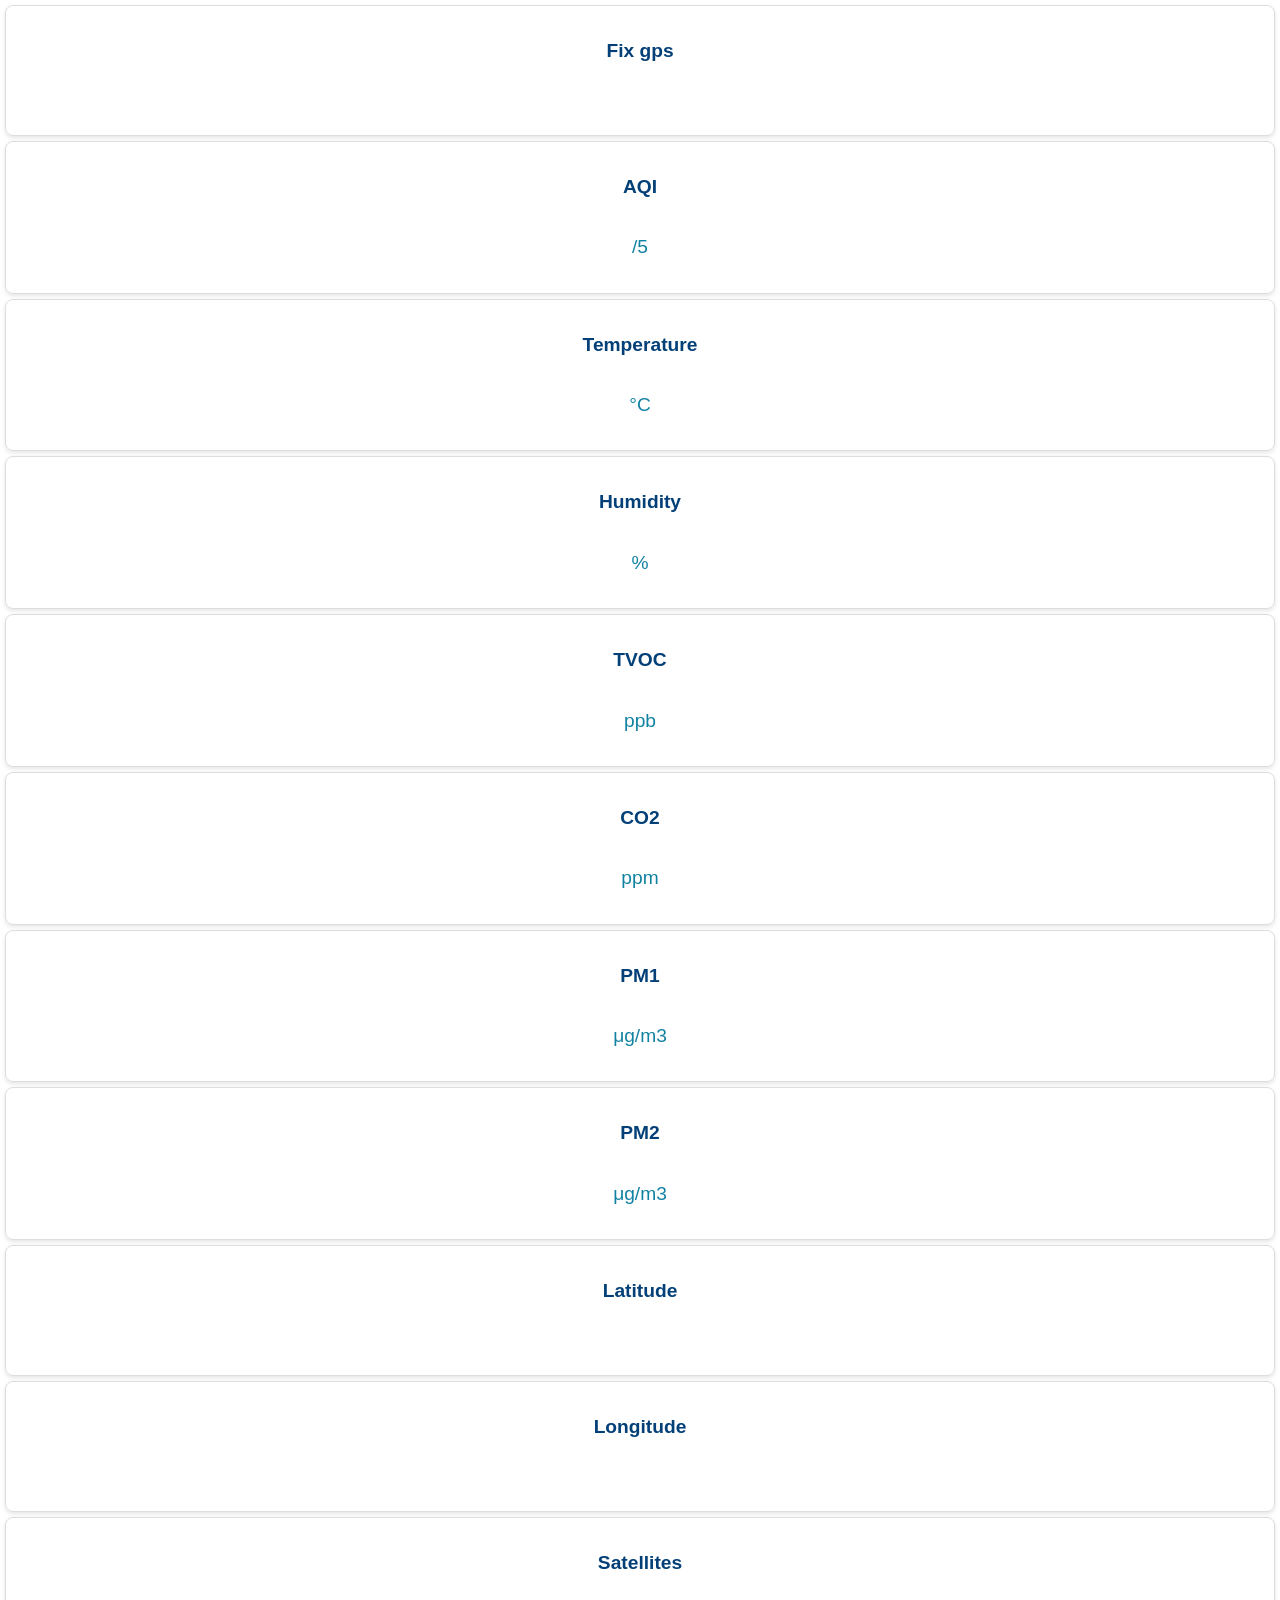
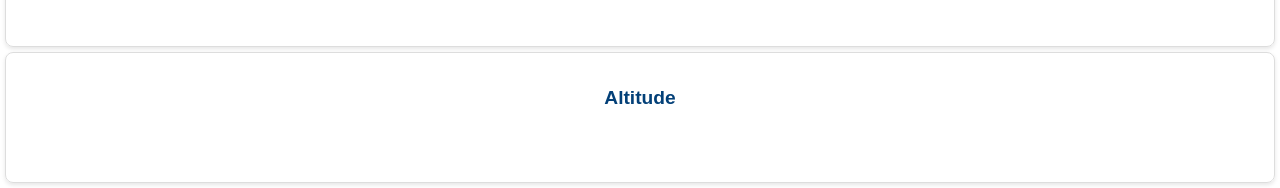
==== data/index.html @ bd6c205e "feat: synchronize phone time to ESP32 when connected on AP if gps isn't fixed and doesn't give time" ====
<!DOCTYPE html>
<html>

<head>
    <title>ESP IOT DASHBOARD</title>
    <meta name="viewport" content="width=device-width, initial-scale=1">
    <link rel="icon" href="data:,">
    <link rel="stylesheet" type="text/css" href="style.css">
</head>

<body>
        <span id="time_utc"></span>
            </div>
            <div class="card">
                <p class="card-title"> Fix gps</p>
                <p class="reading"><span id="gpsfix"></span></p>
            </div>
            <div class="card">
                <p class="card-title"> AQI</p>
                <p class="reading"><span id="aqi"></span> /5</p>
            </div>
            <div class="card">
                <p class="card-title"><i class="fas fa-thermometer-threequarters" style="color:#059e8a;"></i>
                    Temperature</p>
                <p class="reading"><span id="temperature"></span> &deg;C</p>
            </div>
            <div class="card">
                <p class="card-title"> Humidity</p>
                <p class="reading"><span id="humidity"></span> &percnt;</p>
            </div>
            <div class="card">
                <p class="card-title"> TVOC</p>
                <p class="reading"><span id="tvoc"></span> ppb</p>
            </div>
            <div class="card">
                <p class="card-title"> CO2</p>
                <p class="reading"><span id="co2"></span> ppm</p>
            </div>
            <div class="card">
                <p class="card-title"> PM1</p>
                <p class="reading"><span id="pm1"></span> &#956;g/m3</p>
            </div>
            <div class="card">
                <p class="card-title"> PM2</p>
                <p class="reading"><span id="pm2"></span> &#956;g/m3</p>
            </div>

            <div class="card">
                <p class="card-title"> Latitude</p>
                <p class="reading"><span id="latitude"></span></p>
            </div>

            <div class="card">
                <p class="card-title"> Longitude</p>
                <p class="reading"><span id="longitude"></span></p>
            </div>
            <div class="card">
                <p class="card-title"> Satellites</p>
                <p class="reading"><span id="satellites"></span></p>
            </div>

            <div class="card">
                <p class="card-title"> Altitude</p>
                <p class="reading"><span id="altitude"></span></p>
            </div>




        </div>
    </div>
    <script src="script.js"></script>
</body>

</html>
---- data/style.css ----
html {
    font-family: Arial, Helvetica, sans-serif;
    display: inline-block;
    text-align: center;
}

h1 {
    font-size: 1.8rem;
    color: white;
}

.topnav {
    overflow display: flex;
    /* Utilise Flexbox pour aligner le contenu */
    align-items: center;
    /* Centre verticalement */
    justify-content: center;
    /* Centre horizontalement */

    background: linear-gradient(135deg, #4CAF50, #2E8B57);
    /* Dégradé moderne */
    color: white;
    /* Texte blanc */
    font-size: 2rem;
    /* Titre plus grand */
    font-weight: bold;
    /* Texte en gras */
    padding: 20px;
    /* Ajoute de l'espace autour */
    box-shadow: 0 4px 8px rgba(0, 0, 0, 0.2);
    /* Ombre subtile */
    border-bottom-left-radius: 20px;
    /* Coins arrondis */
    border-bottom-right-radius: 20px;
    text-transform: uppercase;
    /* Met le texte en majuscules */
    letter-spacing: 2px;
    /* Espacement entre les lettres */
}


body {
    margin: 0;
}

.content {
    padding: 50px;
}

.card-grid {
    max-width: 800px;
    margin: 0 auto;
    display: grid;
    grid-template-columns: repeat(auto-fit, minmax(200px, 1fr));
    gap: 10px;
}

.card {
    display: flex;
    flex-direction: column;
    align-items: center;
    justify-content: center;
    text-align: center;

    padding: 15px;
    margin: 5px;

    border: 1px solid #ddd;
    border-radius: 8px;
    box-shadow: 0 2px 4px rgba(0, 0, 0, 0.1);

    min-height: 120px;
}

*,
*::before,
*::after {
    box-sizing: border-box;
}

.card-title {
    font-size: 1.2rem;
    font-weight: bold;
    color: #034078
}

.reading {
    font-size: 1.2rem;
    color: #1282A2;
}

.button {
    width: 100%;
    padding: 10px;
    font-size: 16px;
    border: none;
    border-radius: 4px;
    background-color: #007BFF;
    color: white;
    cursor: auto;
}

.button:active {
    background-color: #1f2e45;
    box-shadow: 0 4px #666;
    transform: translateY(2px);
}

.gpsstatus {
    display: block;
    margin: auto;
    width: 30px;
    height: 30px;
    border: none;
    border-radius: 4px;
}

/* Styles spécifiques selon l'état */
.gpsstatus.goodfix {
    background-color: #23d12b;
}

.gpsstatus.nofix {
    background-color: #ff0000;
}

.gpsstatus.fix {
    background-color: #ffae00;
}

.aqistatus {
    display: block;
    margin: auto;
    width: 30px;
    height: 30px;
    border: none;
    border-radius: 4px;
}

.aqistatus.excellent {
    background-color: #77e4ff;
}

.aqistatus.good {
    background-color: #40f01d;
}

.aqistatus.moderate {
    background-color: #ffec3e;
}

.aqistatus.poor {
    background-color: #f0aa28;
}

.aqistatus.unhealthy {
    background-color: #ff0000;
}

.aqistatus.stale {
    background-color: #a3a3a3;
}
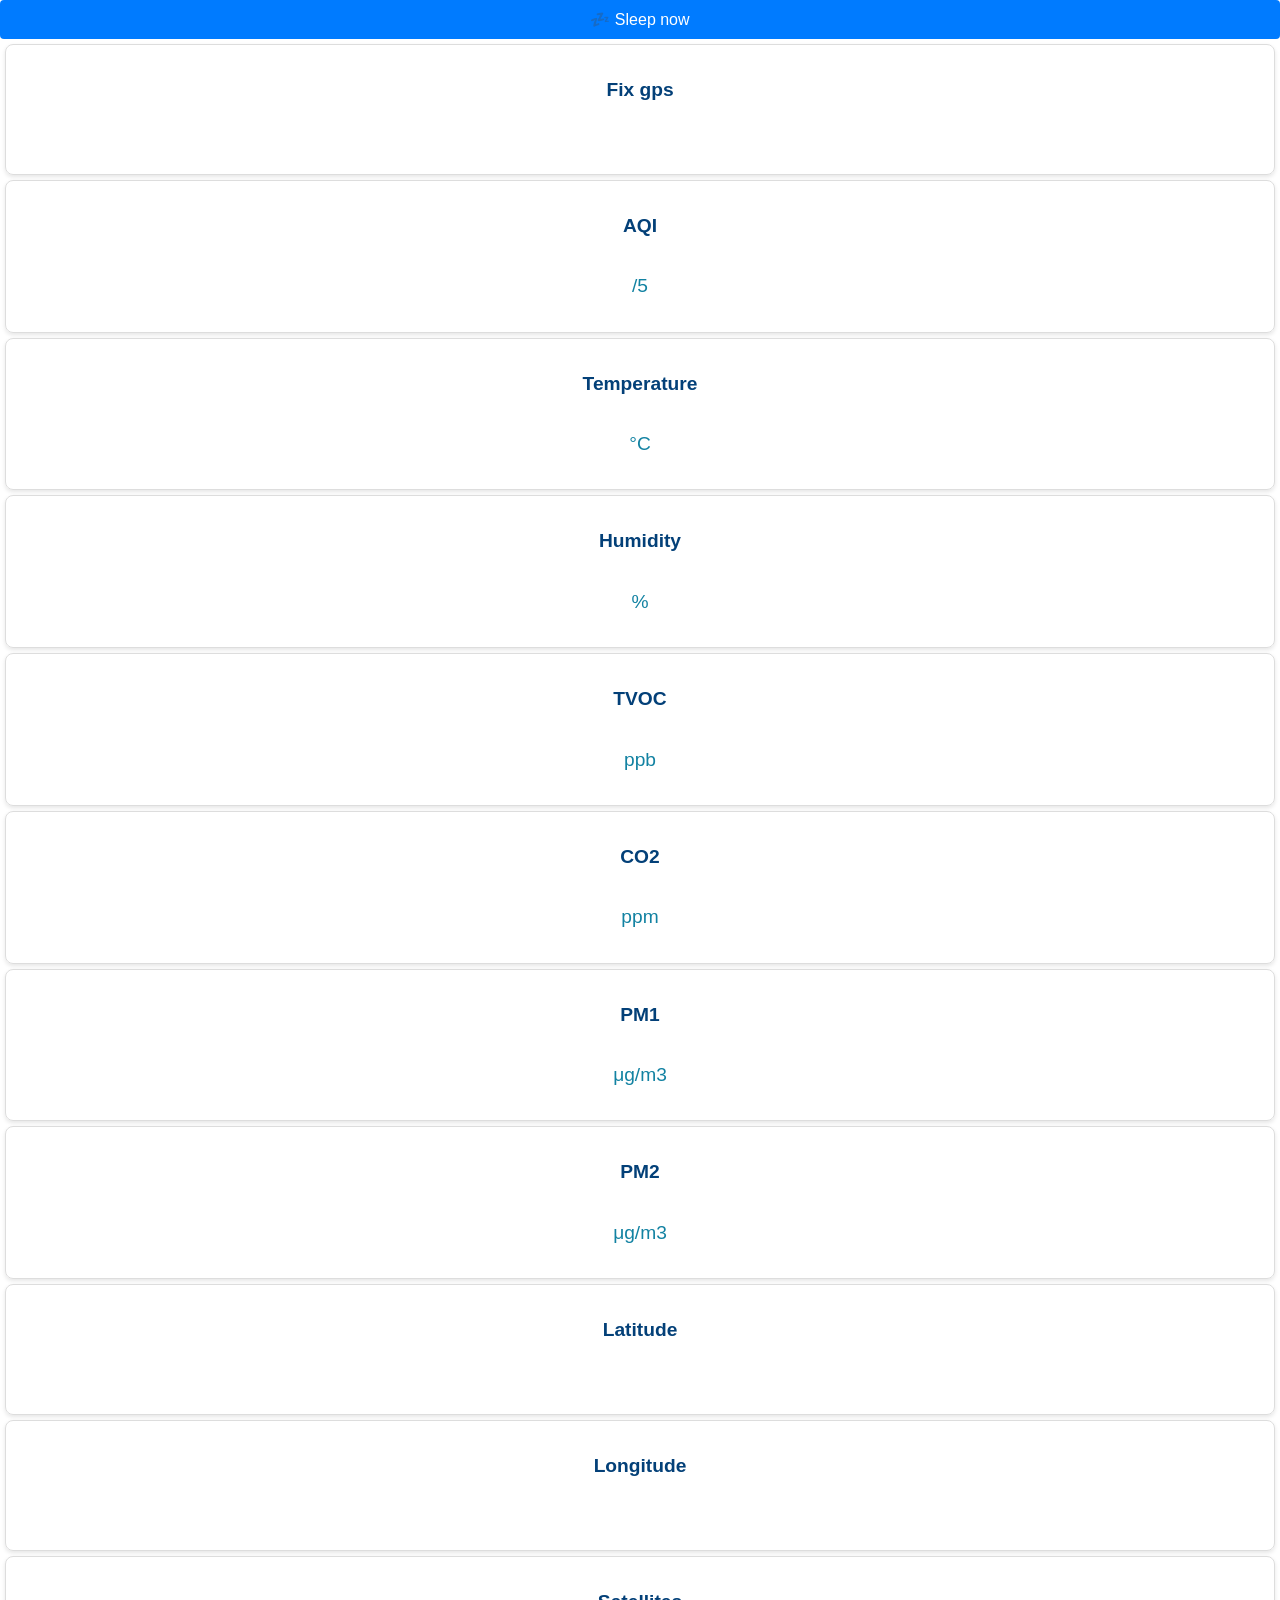
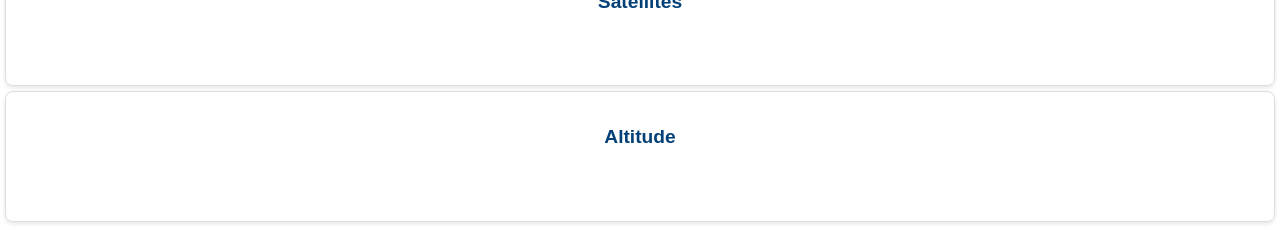
==== commit 3409dec6: "feat: add a button to set the measure mode (continuous or with periodic sleep to save battery)" ====
--- a/data/index.html
+++ b/data/index.html
@@ -10,6 +10,7 @@
 
 <body>
         <span id="time_utc"></span>
+                <button class="button" id="sleep-btn" data-state="false">💤 Sleep now</button>
             </div>
             <div class="card">
                 <p class="card-title"> Fix gps</p>
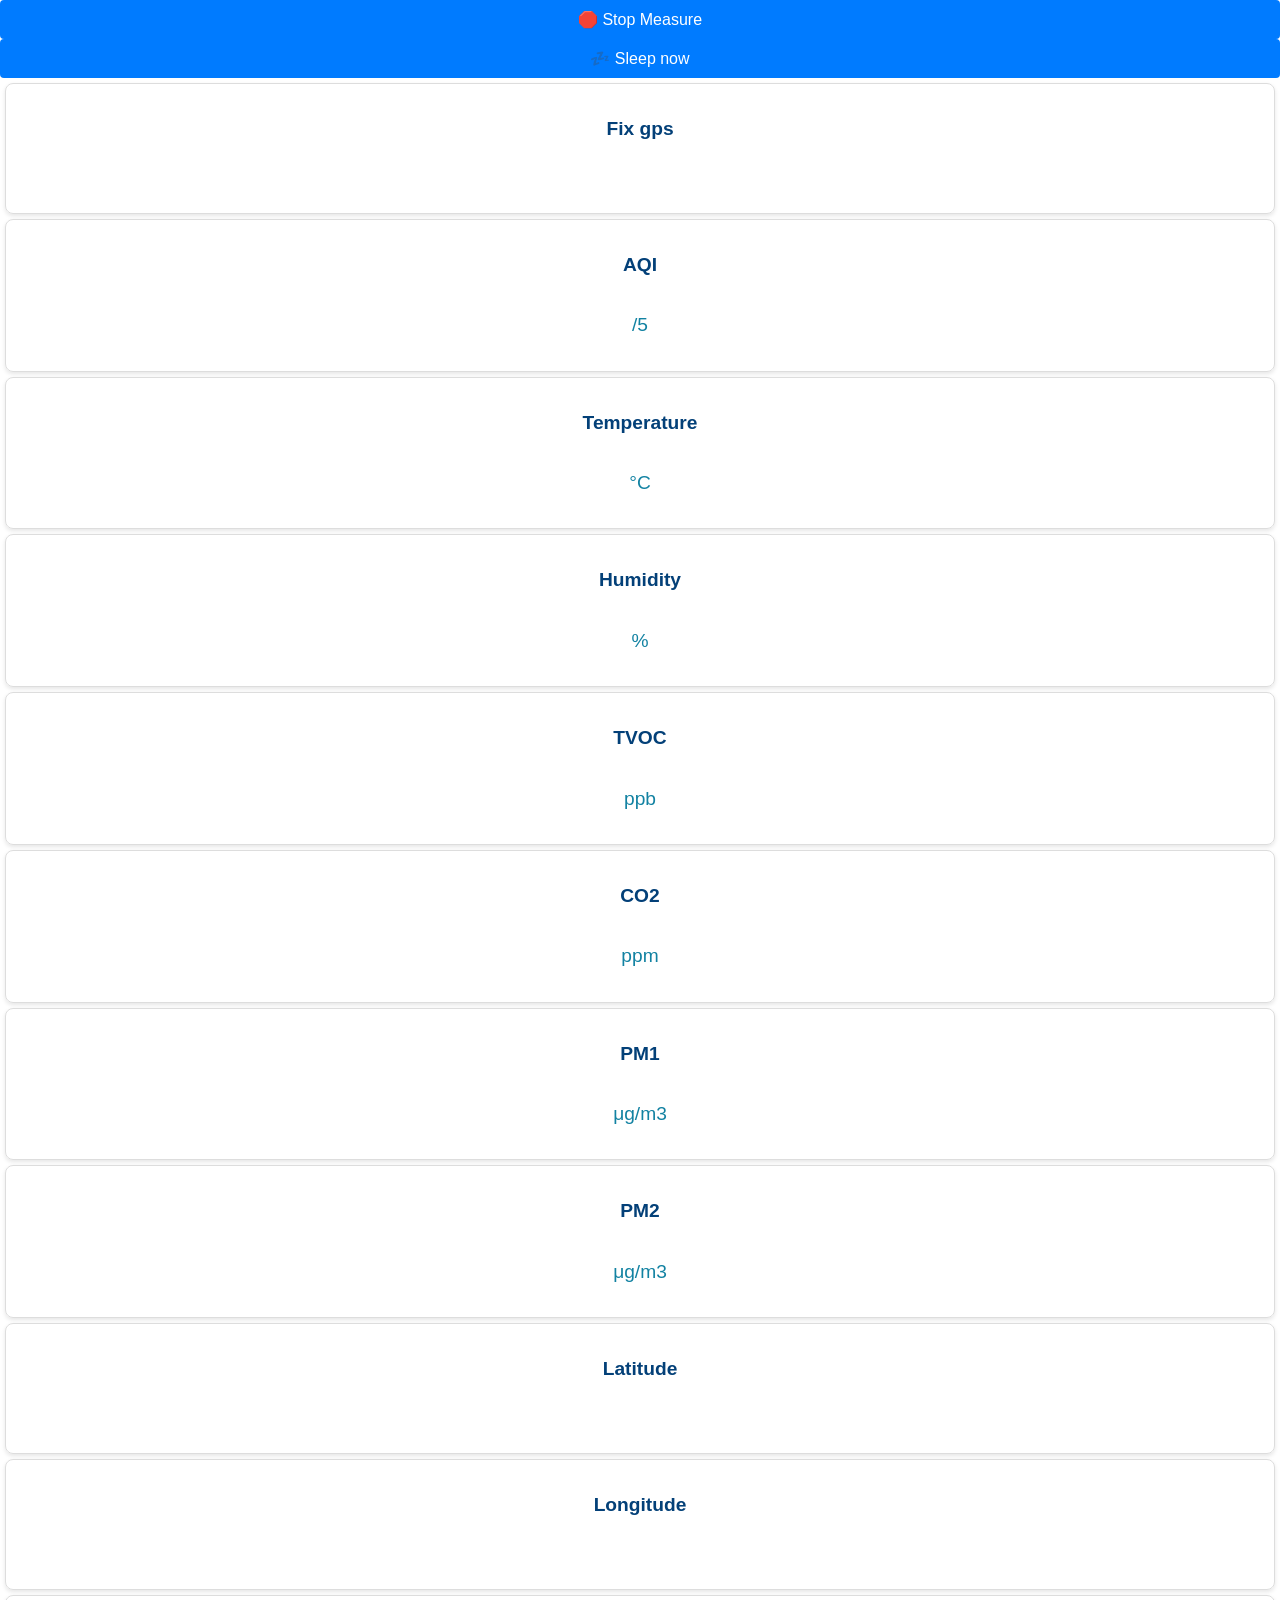
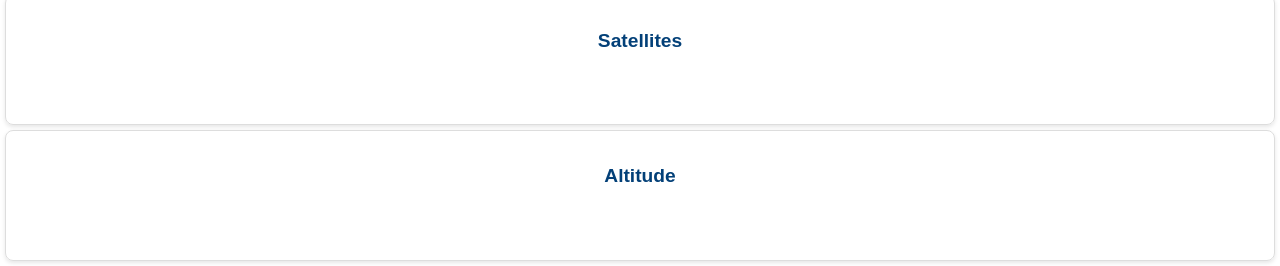
==== commit e8504d00: "feat: add a button to start/stop the measure and only show measures on webpage without storing them" ====
--- a/data/index.html
+++ b/data/index.html
@@ -10,6 +10,7 @@
 
 <body>
         <span id="time_utc"></span>
+                <button class="button" id="startstopmeas-btn" data-state="false">🛑 Stop Measure</button>
                 <button class="button" id="sleep-btn" data-state="false">💤 Sleep now</button>
             </div>
             <div class="card">
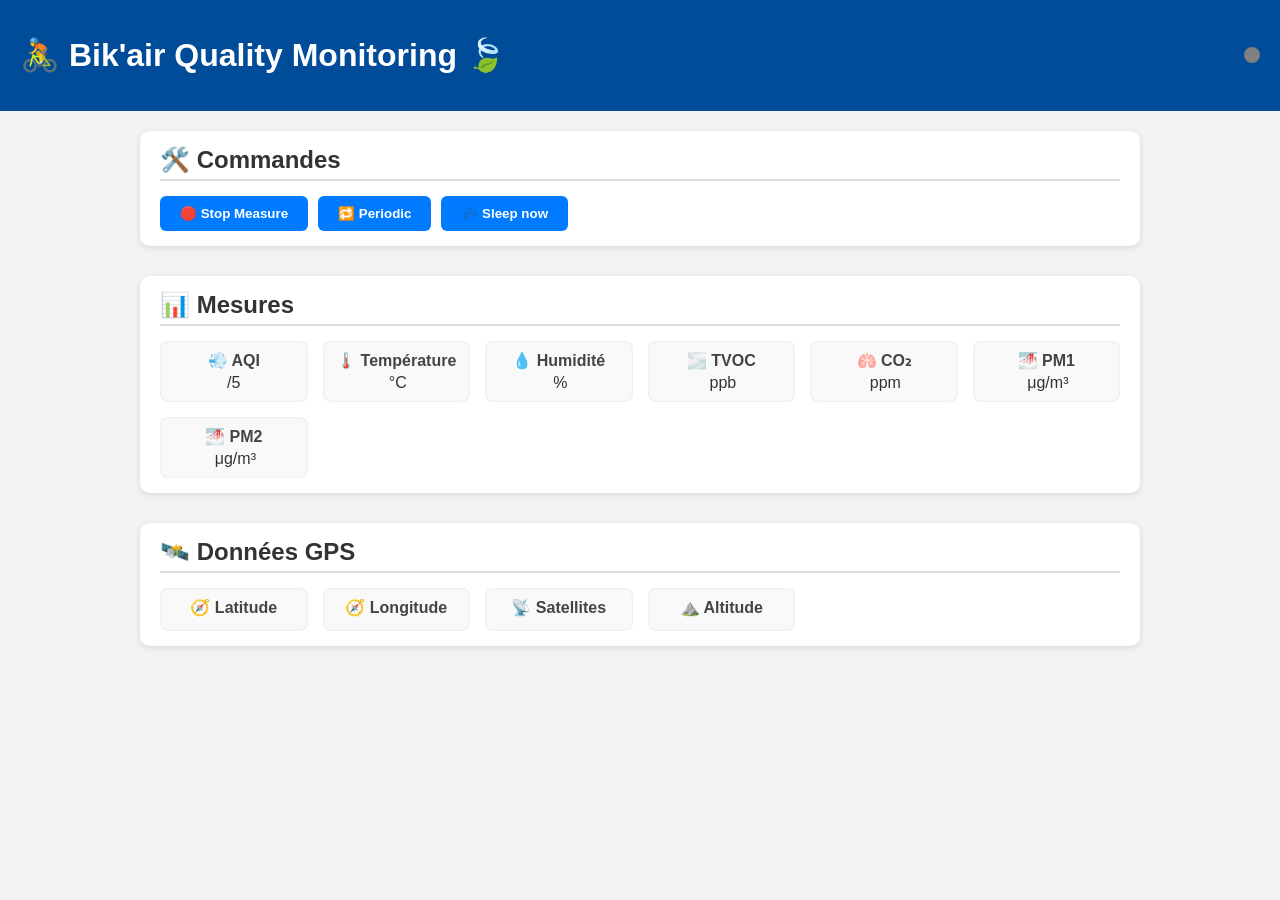
==== commit 83110129: "refactor: html page" ====
--- a/data/index.html
+++ b/data/index.html
@@ -2,75 +2,64 @@
 <html>
 
 <head>
-    <title>ESP IOT DASHBOARD</title>
+    <meta charset="UTF-8">
+
+    <title>Bik'air Quality Monitoring</title>
     <meta name="viewport" content="width=device-width, initial-scale=1">
     <link rel="icon" href="data:,">
     <link rel="stylesheet" type="text/css" href="style.css">
 </head>
 
 <body>
+    <header class="topnav">
+        <h1>🚴 Bik'air Quality Monitoring 🍃</h1>
         <span id="time_utc"></span>
+        <span id="gpsfix" class="status-box"></span>
+    </header>
+
+    <main class="dashboard">
+        <!-- Section Commandes -->
+        <section class="controls-section">
+            <h2>🛠️ Commandes</h2>
+            <div class="controls">
                 <button class="button" id="startstopmeas-btn" data-state="false">🛑 Stop Measure</button>
+                <button class="button" id="mode-btn" data-state="false">🔁 Periodic</button>
                 <button class="button" id="sleep-btn" data-state="false">💤 Sleep now</button>
             </div>
-            <div class="card">
-                <p class="card-title"> Fix gps</p>
-                <p class="reading"><span id="gpsfix"></span></p>
+        </section>
+
+        <!-- Section Capteurs / Mesures -->
+        <section class="readings-section">
+            <h2>📊 Mesures</h2>
+            <div class="grid-readings">
+                <div class="reading"><label>💨 AQI</label><span id="aqi"></span> /5</div>
+                <div class="reading"><label>🌡️ Température</label><span id="temperature"></span><span class="unit">
+                        °C</span></div>
+                <div class="reading"><label>💧 Humidité</label><span id="humidity"></span><span class="unit"> %</span>
+                </div>
+                <div class="reading"><label>🌫️ TVOC</label><span id="tvoc"></span><span class="unit"></span> ppb</span>
+                </div>
+                <div class="reading"><label>🫁 CO₂</label><span id="co2"></span><span class="unit"></span> ppm</span>
+                </div>
+                <div class="reading"><label>🌁 PM1</label><span id="pm1"></span><span class="unit"></span> μg/m³</span>
+                </div>
+                <div class="reading"><label>🌁 PM2</label><span id="pm2"></span><span class="unit"></span> μg/m³</span>
+                </div>
             </div>
-            <div class="card">
-                <p class="card-title"> AQI</p>
-                <p class="reading"><span id="aqi"></span> /5</p>
+        </section>
+
+        <!-- Section GPS -->
+        <section class="gps-section">
+            <h2>🛰️ Données GPS</h2>
+            <div class="grid-readings">
+                <div class="reading"><label>🧭 Latitude</label><span id="latitude"></span></div>
+                <div class="reading"><label>🧭 Longitude</label><span id="longitude"></span></div>
+                <div class="reading"><label>📡 Satellites</label><span id="satellites"></span></div>
+                <div class="reading"><label>⛰️ Altitude</label><span id="altitude"></span></div>
             </div>
-            <div class="card">
-                <p class="card-title"><i class="fas fa-thermometer-threequarters" style="color:#059e8a;"></i>
-                    Temperature</p>
-                <p class="reading"><span id="temperature"></span> &deg;C</p>
-            </div>
-            <div class="card">
-                <p class="card-title"> Humidity</p>
-                <p class="reading"><span id="humidity"></span> &percnt;</p>
-            </div>
-            <div class="card">
-                <p class="card-title"> TVOC</p>
-                <p class="reading"><span id="tvoc"></span> ppb</p>
-            </div>
-            <div class="card">
-                <p class="card-title"> CO2</p>
-                <p class="reading"><span id="co2"></span> ppm</p>
-            </div>
-            <div class="card">
-                <p class="card-title"> PM1</p>
-                <p class="reading"><span id="pm1"></span> &#956;g/m3</p>
-            </div>
-            <div class="card">
-                <p class="card-title"> PM2</p>
-                <p class="reading"><span id="pm2"></span> &#956;g/m3</p>
-            </div>
+        </section>
+    </main>
 
-            <div class="card">
-                <p class="card-title"> Latitude</p>
-                <p class="reading"><span id="latitude"></span></p>
-            </div>
-
-            <div class="card">
-                <p class="card-title"> Longitude</p>
-                <p class="reading"><span id="longitude"></span></p>
-            </div>
-            <div class="card">
-                <p class="card-title"> Satellites</p>
-                <p class="reading"><span id="satellites"></span></p>
-            </div>
-
-            <div class="card">
-                <p class="card-title"> Altitude</p>
-                <p class="reading"><span id="altitude"></span></p>
-            </div>
-
-
-
-
-        </div>
-    </div>
     <script src="script.js"></script>
 </body>
 
--- a/data/style.css
+++ b/data/style.css
@@ -1,162 +1,90 @@
-html {
-    font-family: Arial, Helvetica, sans-serif;
-    display: inline-block;
-    text-align: center;
-}
-
-h1 {
-    font-size: 1.8rem;
-    color: white;
+body {
+    margin: 0;
+    font-family: Arial, sans-serif;
+    background-color: #f2f2f2;
+    color: #333;
 }
 
 .topnav {
-    overflow display: flex;
-    /* Utilise Flexbox pour aligner le contenu */
+    background-color: #004c99;
+    color: white;
+    padding: 15px 20px;
+    display: flex;
+    justify-content: space-between;
     align-items: center;
-    /* Centre verticalement */
-    justify-content: center;
-    /* Centre horizontalement */
-
-    background: linear-gradient(135deg, #4CAF50, #2E8B57);
-    /* Dégradé moderne */
-    color: white;
-    /* Texte blanc */
-    font-size: 2rem;
-    /* Titre plus grand */
-    font-weight: bold;
-    /* Texte en gras */
-    padding: 20px;
-    /* Ajoute de l'espace autour */
-    box-shadow: 0 4px 8px rgba(0, 0, 0, 0.2);
-    /* Ombre subtile */
-    border-bottom-left-radius: 20px;
-    /* Coins arrondis */
-    border-bottom-right-radius: 20px;
-    text-transform: uppercase;
-    /* Met le texte en majuscules */
-    letter-spacing: 2px;
-    /* Espacement entre les lettres */
 }
 
-
-body {
-    margin: 0;
+.status-box {
+    width: 16px;
+    height: 16px;
+    background-color: gray;
+    border-radius: 50%;
 }
 
-.content {
-    padding: 50px;
+.dashboard {
+    max-width: 1000px;
+    margin: auto;
+    padding: 20px;
 }
 
-.card-grid {
-    max-width: 800px;
-    margin: 0 auto;
-    display: grid;
-    grid-template-columns: repeat(auto-fit, minmax(200px, 1fr));
-    gap: 10px;
+section {
+    margin-bottom: 30px;
+    background-color: #fff;
+    padding: 15px 20px;
+    border-radius: 10px;
+    box-shadow: 0 2px 6px rgba(0, 0, 0, 0.1);
 }
 
-.card {
-    display: flex;
-    flex-direction: column;
-    align-items: center;
-    justify-content: center;
-    text-align: center;
-
-    padding: 15px;
-    margin: 5px;
-
-    border: 1px solid #ddd;
-    border-radius: 8px;
-    box-shadow: 0 2px 4px rgba(0, 0, 0, 0.1);
-
-    min-height: 120px;
+h2 {
+    margin-top: 0;
+    border-bottom: 2px solid #ddd;
+    padding-bottom: 5px;
+    margin-bottom: 15px;
 }
 
-*,
-*::before,
-*::after {
-    box-sizing: border-box;
+.controls {
+    display: flex;
+    gap: 10px;
+    flex-wrap: wrap;
 }
 
-.card-title {
-    font-size: 1.2rem;
+.button {
+    padding: 10px 20px;
+    border: none;
+    border-radius: 6px;
+    background-color: #007bff;
+    color: white;
     font-weight: bold;
-    color: #034078
+    cursor: pointer;
+    transition: background-color 0.3s ease;
+}
+
+.button:hover {
+    background-color: #0056b3;
+}
+
+.grid-readings {
+    display: grid;
+    grid-template-columns: repeat(auto-fill, minmax(140px, 1fr));
+    gap: 15px;
 }
 
 .reading {
-    font-size: 1.2rem;
-    color: #1282A2;
+    background: #f9f9f9;
+    padding: 10px;
+    border-radius: 8px;
+    text-align: center;
+    box-shadow: inset 0 0 3px rgba(0, 0, 0, 0.1);
 }
 
-.button {
-    width: 100%;
-    padding: 10px;
-    font-size: 16px;
-    border: none;
-    border-radius: 4px;
-    background-color: #007BFF;
-    color: white;
-    cursor: auto;
+.reading label {
+    display: block;
+    font-weight: bold;
+    margin-bottom: 4px;
+    color: #444;
 }
 
-.button:active {
-    background-color: #1f2e45;
-    box-shadow: 0 4px #666;
-    transform: translateY(2px);
-}
-
-.gpsstatus {
-    display: block;
-    margin: auto;
-    width: 30px;
-    height: 30px;
-    border: none;
-    border-radius: 4px;
-}
-
-/* Styles spécifiques selon l'état */
-.gpsstatus.goodfix {
-    background-color: #23d12b;
-}
-
-.gpsstatus.nofix {
-    background-color: #ff0000;
-}
-
-.gpsstatus.fix {
-    background-color: #ffae00;
-}
-
-.aqistatus {
-    display: block;
-    margin: auto;
-    width: 30px;
-    height: 30px;
-    border: none;
-    border-radius: 4px;
-}
-
-.aqistatus.excellent {
-    background-color: #77e4ff;
-}
-
-.aqistatus.good {
-    background-color: #40f01d;
-}
-
-.aqistatus.moderate {
-    background-color: #ffec3e;
-}
-
-.aqistatus.poor {
-    background-color: #f0aa28;
-}
-
-.aqistatus.unhealthy {
-    background-color: #ff0000;
-}
-
-.aqistatus.stale {
-    background-color: #a3a3a3;
+.unit {
+    margin-left: 0.2em;
+    white-space: nowrap;
 }
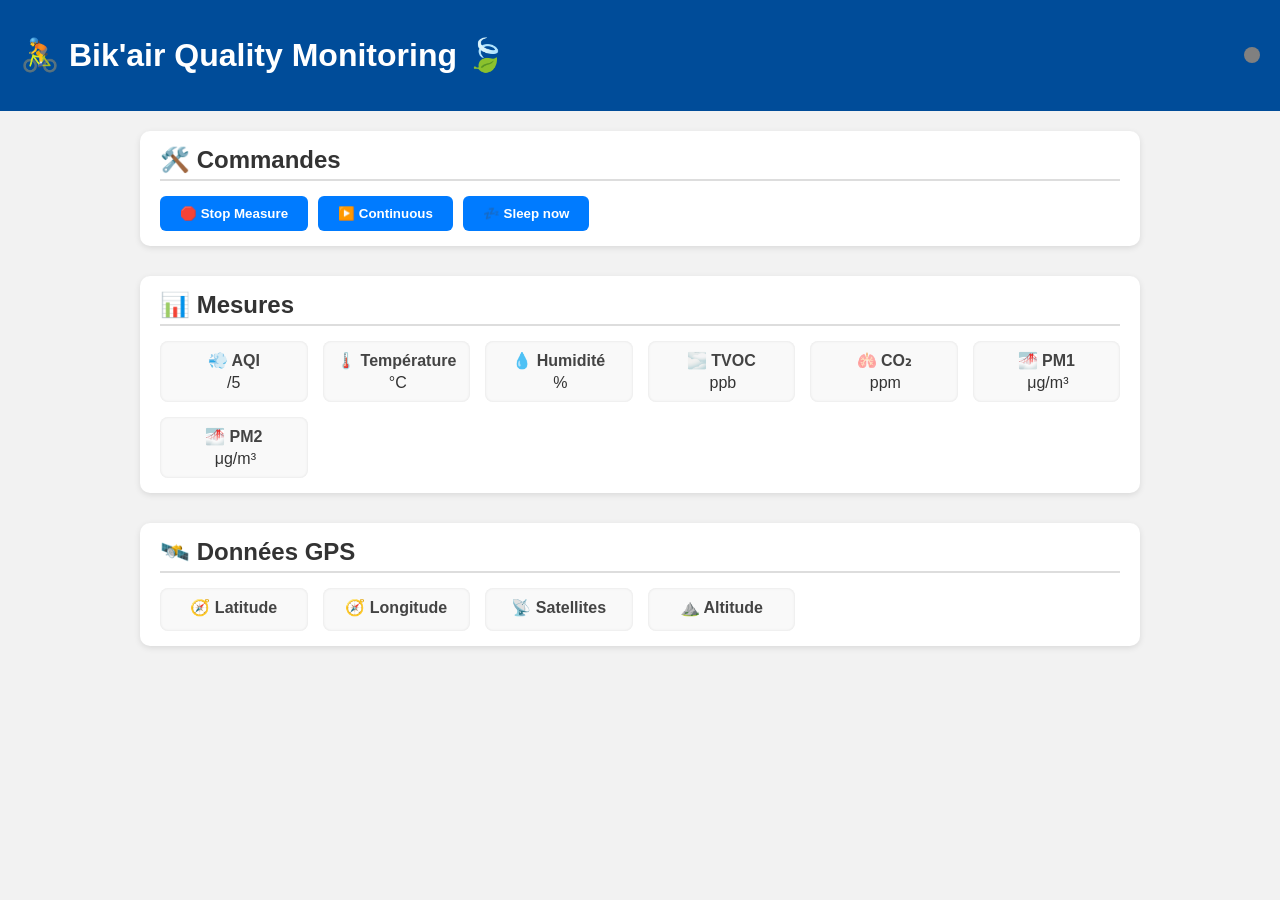
==== commit c36bf36f: "fix: continuous mode set by default" ====
--- a/data/index.html
+++ b/data/index.html
@@ -23,7 +23,7 @@
             <h2>🛠️ Commandes</h2>
             <div class="controls">
                 <button class="button" id="startstopmeas-btn" data-state="false">🛑 Stop Measure</button>
-                <button class="button" id="mode-btn" data-state="false">🔁 Periodic</button>
+                <button class="button" id="mode-btn" data-state="false">▶️ Continuous</button>
                 <button class="button" id="sleep-btn" data-state="false">💤 Sleep now</button>
             </div>
         </section>
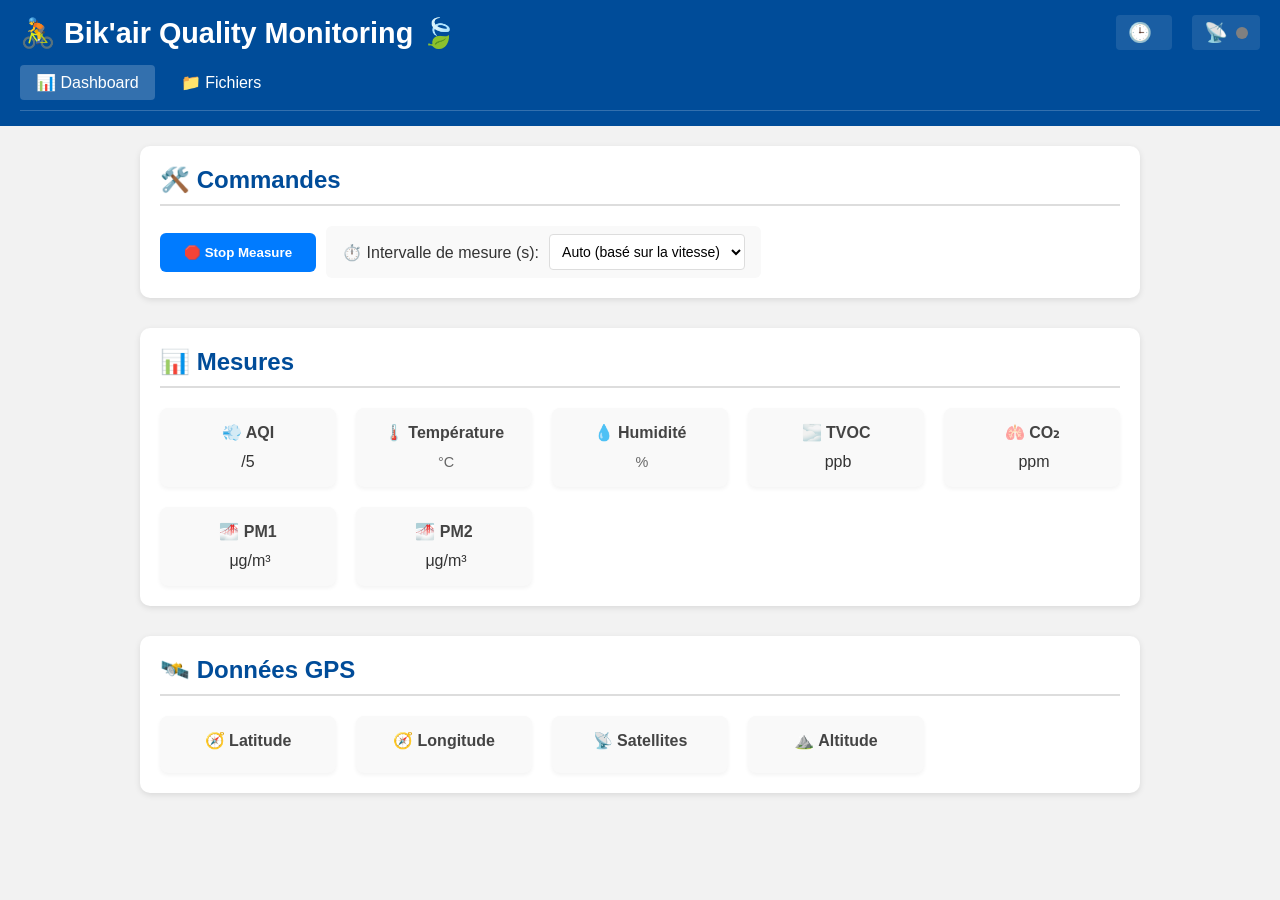
==== commit eb556efc: "First stable version without SD card recording" ====
--- a/data/index.html
+++ b/data/index.html
@@ -12,9 +12,23 @@
 
 <body>
     <header class="topnav">
-        <h1>🚴 Bik'air Quality Monitoring 🍃</h1>
-        <span id="time_utc"></span>
-        <span id="gpsfix" class="status-box"></span>
+        <div class="header-content">
+            <h1>🚴 Bik'air Quality Monitoring 🍃</h1>
+            <div class="status-bar">
+                <div class="status-item">
+                    <span class="status-label">🕒</span>
+                    <span id="time_utc" class="status-value"></span>
+                </div>
+                <div class="status-item">
+                    <span class="status-label">📡</span>
+                    <span id="gpsfix" class="status-indicator"></span>
+                </div>
+            </div>
+        </div>
+        <nav class="nav-tabs">
+            <a href="/" class="nav-tab active">📊 Dashboard</a>
+            <a href="/files.html" class="nav-tab">📁 Fichiers</a>
+        </nav>
     </header>
 
     <main class="dashboard">
@@ -23,8 +37,18 @@
             <h2>🛠️ Commandes</h2>
             <div class="controls">
                 <button class="button" id="startstopmeas-btn" data-state="false">🛑 Stop Measure</button>
-                <button class="button" id="mode-btn" data-state="false">▶️ Continuous</button>
-                <button class="button" id="sleep-btn" data-state="false">💤 Sleep now</button>
+                <div class="interval-control">
+                    <label for="measure-interval">⏱️ Intervalle de mesure (s):</label>
+                    <select id="measure-interval">
+                        <option value="0">Auto (basé sur la vitesse)</option>
+                        <option value="1">1s</option>
+                        <option value="2">2s</option>
+                        <option value="5">5s</option>
+                        <option value="10">10s</option>
+                        <option value="30">30s</option>
+                        <option value="60">60s</option>
+                    </select>
+                </div>
             </div>
         </section>
 
@@ -58,6 +82,7 @@
                 <div class="reading"><label>⛰️ Altitude</label><span id="altitude"></span></div>
             </div>
         </section>
+
     </main>
 
     <script src="script.js"></script>
--- a/data/style.css
+++ b/data/style.css
@@ -3,88 +3,272 @@
     font-family: Arial, sans-serif;
     background-color: #f2f2f2;
     color: #333;
+    min-height: 100vh;
+}
+
+.page-container {
+    display: flex;
+    flex-direction: column;
+    min-height: 100vh;
 }
 
 .topnav {
     background-color: #004c99;
     color: white;
     padding: 15px 20px;
+}
+
+.header-content {
     display: flex;
     justify-content: space-between;
     align-items: center;
-}
-
-.status-box {
-    width: 16px;
-    height: 16px;
+    margin-bottom: 15px;
+}
+
+.nav-tabs {
+    display: flex;
+    gap: 10px;
+    border-bottom: 1px solid rgba(255, 255, 255, 0.2);
+    padding-bottom: 10px;
+}
+
+.nav-tab {
+    color: white;
+    text-decoration: none;
+    padding: 8px 16px;
+    border-radius: 4px;
+    transition: background-color 0.3s;
+}
+
+.nav-tab:hover {
+    background-color: rgba(255, 255, 255, 0.1);
+}
+
+.nav-tab.active {
+    background-color: rgba(255, 255, 255, 0.2);
+}
+
+.status-bar {
+    display: flex;
+    align-items: center;
+    gap: 20px;
+}
+
+.status-item {
+    display: flex;
+    align-items: center;
+    gap: 8px;
+    background-color: rgba(255, 255, 255, 0.1);
+    padding: 6px 12px;
+    border-radius: 4px;
+}
+
+.status-label {
+    font-size: 1.2em;
+}
+
+.status-value {
+    font-weight: bold;
+}
+
+.status-indicator {
+    display: inline-block;
+    width: 12px;
+    height: 12px;
+    border-radius: 50%;
     background-color: gray;
-    border-radius: 50%;
+}
+
+.status-indicator.connected {
+    background-color: #00ff00;
 }
 
 .dashboard {
+    flex: 1;
     max-width: 1000px;
-    margin: auto;
-    padding: 20px;
+    margin: 20px auto;
+    padding: 0 20px;
 }
 
 section {
     margin-bottom: 30px;
     background-color: #fff;
-    padding: 15px 20px;
+    padding: 20px;
     border-radius: 10px;
     box-shadow: 0 2px 6px rgba(0, 0, 0, 0.1);
+}
+
+h1 {
+    margin: 0;
+    font-size: 1.8em;
 }
 
 h2 {
     margin-top: 0;
     border-bottom: 2px solid #ddd;
-    padding-bottom: 5px;
-    margin-bottom: 15px;
+    padding-bottom: 10px;
+    margin-bottom: 20px;
+    color: #004c99;
 }
 
 .controls {
     display: flex;
     gap: 10px;
     flex-wrap: wrap;
+    align-items: center;
+}
+
+.interval-control {
+    display: flex;
+    align-items: center;
+    gap: 10px;
+    background-color: #f9f9f9;
+    padding: 8px 16px;
+    border-radius: 6px;
+}
+
+.interval-control select {
+    padding: 8px;
+    border-radius: 4px;
+    border: 1px solid #ddd;
+    background-color: white;
+    font-size: 14px;
 }
 
 .button {
-    padding: 10px 20px;
+    padding: 12px 24px;
     border: none;
     border-radius: 6px;
     background-color: #007bff;
     color: white;
     font-weight: bold;
     cursor: pointer;
-    transition: background-color 0.3s ease;
+    transition: all 0.3s ease;
+    display: flex;
+    align-items: center;
+    gap: 8px;
 }
 
 .button:hover {
     background-color: #0056b3;
+    transform: translateY(-1px);
 }
 
 .grid-readings {
     display: grid;
-    grid-template-columns: repeat(auto-fill, minmax(140px, 1fr));
-    gap: 15px;
+    grid-template-columns: repeat(auto-fill, minmax(160px, 1fr));
+    gap: 20px;
 }
 
 .reading {
     background: #f9f9f9;
-    padding: 10px;
+    padding: 15px;
     border-radius: 8px;
     text-align: center;
-    box-shadow: inset 0 0 3px rgba(0, 0, 0, 0.1);
+    box-shadow: 0 2px 4px rgba(0, 0, 0, 0.05);
+    transition: transform 0.2s ease;
+}
+
+.reading:hover {
+    transform: translateY(-2px);
 }
 
 .reading label {
     display: block;
     font-weight: bold;
-    margin-bottom: 4px;
+    margin-bottom: 8px;
     color: #444;
 }
 
+.reading span:not(.unit) {
+    font-size: 1.2em;
+    font-weight: bold;
+    color: #004c99;
+}
+
 .unit {
-    margin-left: 0.2em;
-    white-space: nowrap;
+    margin-left: 4px;
+    color: #666;
+    font-size: 0.9em;
+}
+
+.files-section .files-grid {
+    display: grid;
+    grid-template-columns: repeat(auto-fill, minmax(200px, 1fr));
+    gap: 15px;
+    margin-top: 15px;
+}
+
+.file-item {
+    background: #f9f9f9;
+    padding: 15px;
+    border-radius: 8px;
+    display: flex;
+    justify-content: space-between;
+    align-items: center;
+    transition: all 0.2s ease;
+    border: 1px solid #ddd;
+}
+
+.file-item:hover {
+    transform: translateY(-2px);
+    box-shadow: 0 2px 8px rgba(0, 0, 0, 0.1);
+}
+
+.file-name {
+    font-weight: 500;
+    color: #333;
+    flex-grow: 1;
+    margin-right: 10px;
+}
+
+.file-actions {
+    display: flex;
+    gap: 8px;
+}
+
+.file-action-btn {
+    background: none;
+    border: none;
+    cursor: pointer;
+    font-size: 1.2em;
+    padding: 4px;
+    border-radius: 4px;
+    transition: background-color 0.2s;
+}
+
+.file-action-btn:hover {
+    background-color: rgba(0, 0, 0, 0.1);
+}
+
+.download-btn {
+    color: #007bff;
+}
+
+.delete-btn {
+    color: #dc3545;
+}
+
+@media (max-width: 600px) {
+    .header-content {
+        flex-direction: column;
+        align-items: stretch;
+        gap: 15px;
+    }
+
+    .status-bar {
+        justify-content: center;
+    }
+
+    .nav-tabs {
+        justify-content: center;
+    }
+
+    .grid-readings {
+        grid-template-columns: repeat(auto-fill, minmax(140px, 1fr));
+    }
+
+    .files-grid {
+        grid-template-columns: 1fr;
+    }
 }
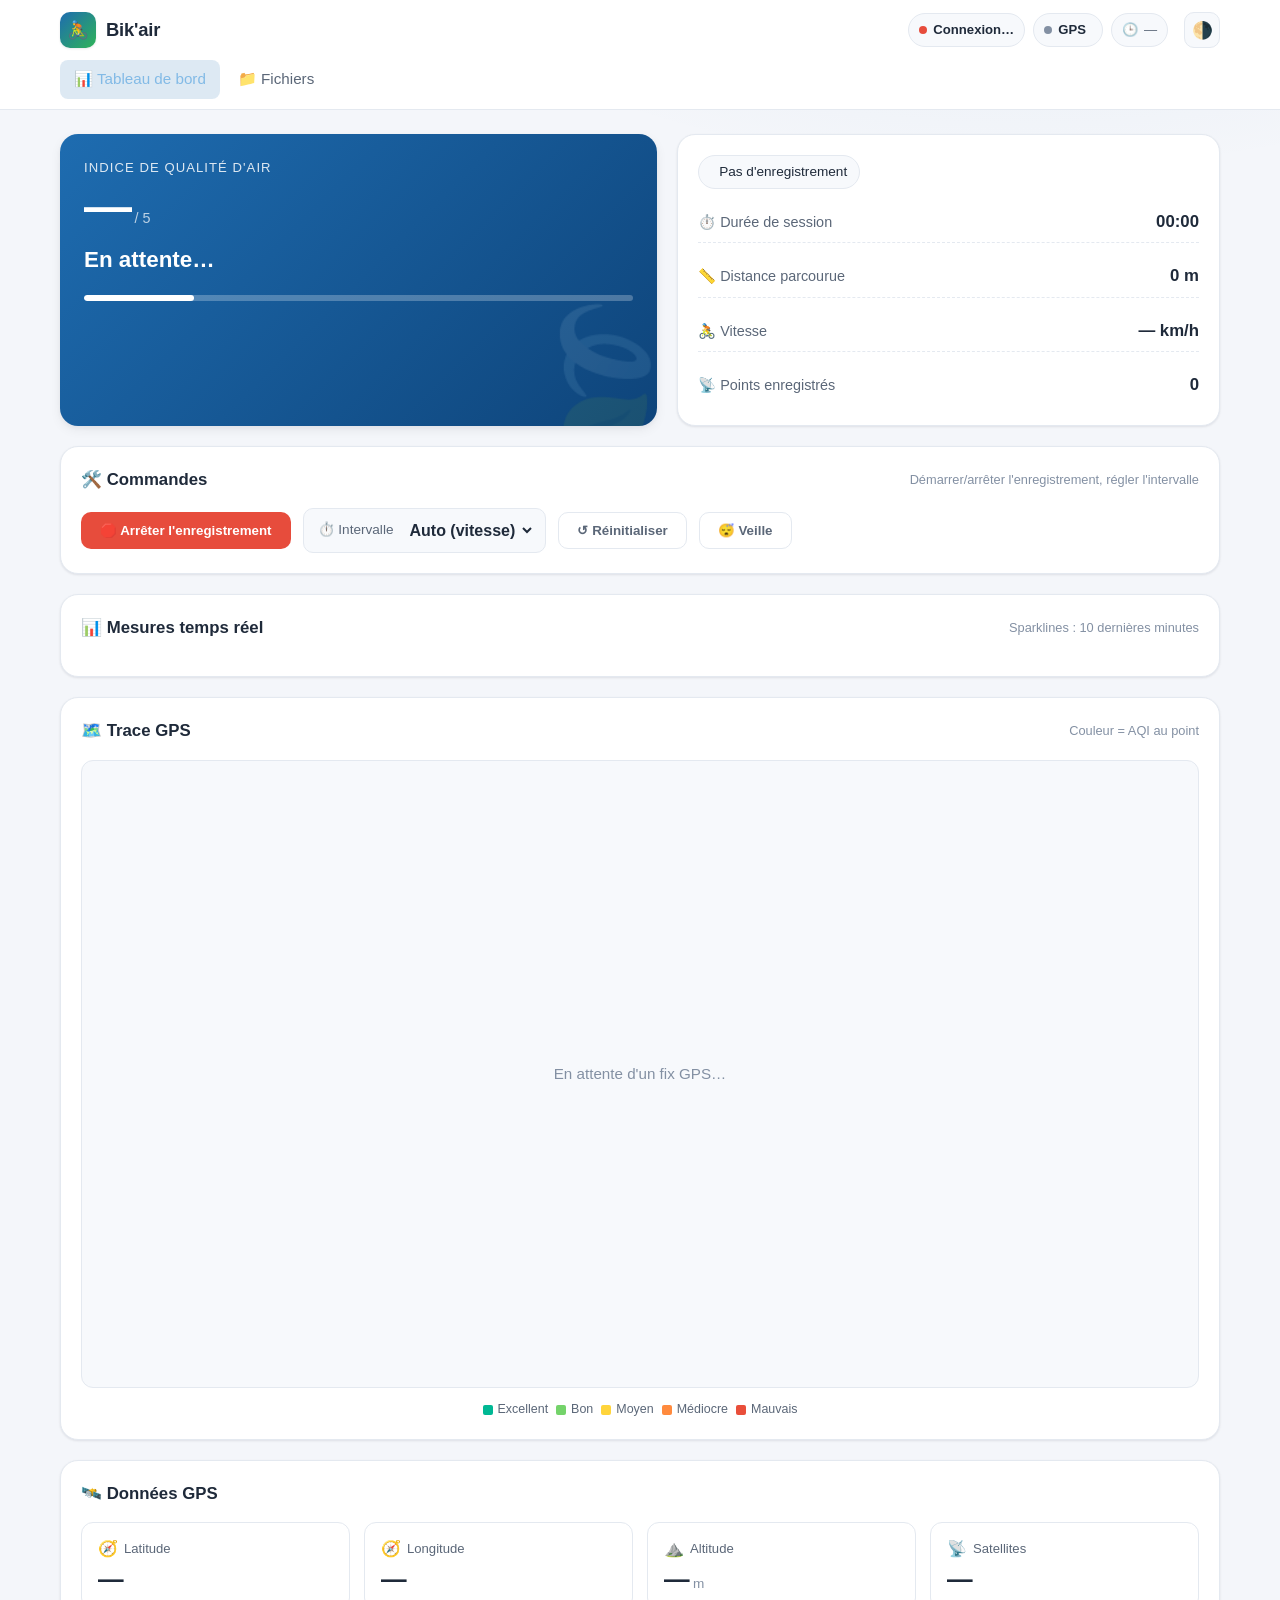
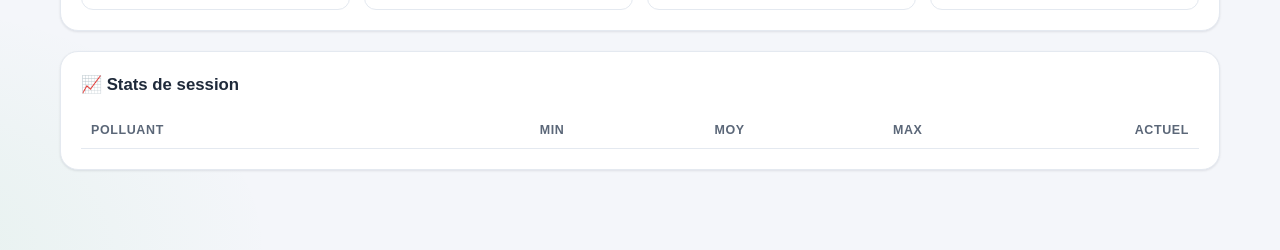
==== commit 796ca324: "feat: refonte UI web (PWA, dark mode, trace GPS) et nettoyage firmware UI - Design system avec varia" ====
--- a/data/index.html
+++ b/data/index.html
@@ -1,91 +1,171 @@
 <!DOCTYPE html>
-<html>
+<html lang="fr">
 
 <head>
     <meta charset="UTF-8">
-
-    <title>Bik'air Quality Monitoring</title>
-    <meta name="viewport" content="width=device-width, initial-scale=1">
-    <link rel="icon" href="data:,">
-    <link rel="stylesheet" type="text/css" href="style.css">
+    <title>Bik'air — Qualité de l'air</title>
+    <meta name="viewport" content="width=device-width, initial-scale=1, viewport-fit=cover">
+    <meta name="theme-color" content="#1e6cb0">
+    <meta name="description" content="Monitoring qualité de l'air à vélo — Bik'air">
+    <link rel="manifest" href="manifest.json">
+    <link rel="icon" href="favicon.ico" sizes="any">
+    <link rel="apple-touch-icon" href="favicon.ico">
+    <link rel="stylesheet" href="style.css">
 </head>
 
 <body>
     <header class="topnav">
         <div class="header-content">
-            <h1>🚴 Bik'air Quality Monitoring 🍃</h1>
+            <div class="brand">
+                <span class="logo">🚴</span>
+                <span>Bik'air</span>
+            </div>
+
             <div class="status-bar">
-                <div class="status-item">
-                    <span class="status-label">🕒</span>
-                    <span id="time_utc" class="status-value"></span>
+                <div id="ws-pill" class="status-pill offline" title="Connexion WebSocket">
+                    <span class="dot"></span>
+                    <span id="ws-state" class="label">Connexion…</span>
                 </div>
-                <div class="status-item">
-                    <span class="status-label">📡</span>
-                    <span id="gpsfix" class="status-indicator"></span>
+                <div id="gps-pill" class="status-pill" title="Statut GPS">
+                    <span class="dot"></span>
+                    <span class="label">GPS</span>
+                    <span id="satellites" class="muted"></span>
+                </div>
+                <div class="status-pill" title="Horloge embarquée">
+                    🕒 <span id="time_utc">—</span>
                 </div>
             </div>
+
+            <button id="theme-toggle" class="icon-btn" aria-label="Basculer thème clair/sombre" title="Basculer thème">🌗</button>
         </div>
-        <nav class="nav-tabs">
-            <a href="/" class="nav-tab active">📊 Dashboard</a>
+
+        <nav class="nav-tabs" aria-label="Navigation principale">
+            <a href="/" class="nav-tab active">📊 Tableau de bord</a>
             <a href="/files.html" class="nav-tab">📁 Fichiers</a>
         </nav>
     </header>
 
     <main class="dashboard">
-        <!-- Section Commandes -->
-        <section class="controls-section">
-            <h2>🛠️ Commandes</h2>
+
+        <div id="connection-lost" class="connection-lost-banner">
+            ⚠ Connexion temps réel perdue — tentative de reconnexion…
+        </div>
+
+        <!-- Hero : AQI + Session -->
+        <div class="hero">
+            <div id="aqi-card" class="aqi-card" data-aqi="0">
+                <div class="aqi-label">Indice de qualité d'air</div>
+                <div><span id="aqi" class="aqi-value">—</span><span class="aqi-scale"> / 5</span></div>
+                <div id="aqi-name" class="aqi-name">En attente…</div>
+                <div class="aqi-bar"><div id="aqi-bar-fill" class="aqi-bar-fill"></div></div>
+                <div class="aqi-deco">🍃</div>
+            </div>
+
+            <div class="session-card">
+                <div id="rec-badge" class="rec-badge">
+                    <span class="dot"></span>
+                    <span id="rec-text">Pas d'enregistrement</span>
+                </div>
+                <div class="session-row"><span class="session-label">⏱️ Durée de session</span><span id="sess-duration" class="session-value">00:00</span></div>
+                <div class="session-row"><span class="session-label">📏 Distance parcourue</span><span id="sess-distance" class="session-value">0 m</span></div>
+                <div class="session-row"><span class="session-label">🚴 Vitesse</span><span id="sess-speed" class="session-value">— km/h</span></div>
+                <div class="session-row"><span class="session-label">📡 Points enregistrés</span><span id="sess-points" class="session-value">0</span></div>
+            </div>
+        </div>
+
+        <!-- Contrôles -->
+        <section class="card">
+            <h2>🛠️ Commandes <span class="hint">Démarrer/arrêter l'enregistrement, régler l'intervalle</span></h2>
             <div class="controls">
-                <button class="button" id="startstopmeas-btn" data-state="false">🛑 Stop Measure</button>
-                <div class="interval-control">
-                    <label for="measure-interval">⏱️ Intervalle de mesure (s):</label>
+                <button class="button danger" id="startstopmeas-btn" data-state="false">🛑 Arrêter l'enregistrement</button>
+                <div class="field">
+                    <label for="measure-interval">⏱️ Intervalle</label>
                     <select id="measure-interval">
-                        <option value="0">Auto (basé sur la vitesse)</option>
-                        <option value="1">1s</option>
-                        <option value="2">2s</option>
-                        <option value="5">5s</option>
-                        <option value="10">10s</option>
-                        <option value="30">30s</option>
-                        <option value="60">60s</option>
+                        <option value="0">Auto (vitesse)</option>
+                        <option value="1">1 s</option>
+                        <option value="2">2 s</option>
+                        <option value="5">5 s</option>
+                        <option value="10">10 s</option>
+                        <option value="30">30 s</option>
+                        <option value="60">60 s</option>
                     </select>
+                </div>
+                <button class="button ghost" id="reset-session-btn" title="Réinitialiser stats de session">↺ Réinitialiser</button>
+                <button class="button ghost" id="sleep-btn" title="Mettre en veille">😴 Veille</button>
+            </div>
+        </section>
+
+        <!-- Mesures -->
+        <section class="card">
+            <h2>📊 Mesures temps réel <span class="hint">Sparklines : 10 dernières minutes</span></h2>
+            <div class="grid-readings" id="grid-readings">
+                <!-- Cartes générées dynamiquement -->
+            </div>
+        </section>
+
+        <!-- Trace GPS -->
+        <section class="card">
+            <h2>🗺️ Trace GPS <span class="hint">Couleur = AQI au point</span></h2>
+            <div class="trace-wrap">
+                <svg id="trace-svg" class="trace-svg" viewBox="0 0 400 225" preserveAspectRatio="xMidYMid meet"></svg>
+                <div id="trace-empty" class="trace-empty">En attente d'un fix GPS…</div>
+                <div id="trace-scale" class="trace-scale" hidden></div>
+            </div>
+            <div class="trace-legend">
+                <span class="swatch"><i style="background:#00b894"></i> Excellent</span>
+                <span class="swatch"><i style="background:#74d36a"></i> Bon</span>
+                <span class="swatch"><i style="background:#ffd43b"></i> Moyen</span>
+                <span class="swatch"><i style="background:#ff8a3d"></i> Médiocre</span>
+                <span class="swatch"><i style="background:#e94e3a"></i> Mauvais</span>
+            </div>
+        </section>
+
+        <!-- GPS data -->
+        <section class="card">
+            <h2>🛰️ Données GPS</h2>
+            <div class="grid-readings">
+                <div class="reading">
+                    <div class="reading-head"><span class="reading-label"><span class="reading-icon">🧭</span> Latitude</span></div>
+                    <div><span id="latitude" class="reading-value">—</span></div>
+                </div>
+                <div class="reading">
+                    <div class="reading-head"><span class="reading-label"><span class="reading-icon">🧭</span> Longitude</span></div>
+                    <div><span id="longitude" class="reading-value">—</span></div>
+                </div>
+                <div class="reading">
+                    <div class="reading-head"><span class="reading-label"><span class="reading-icon">⛰️</span> Altitude</span></div>
+                    <div><span id="altitude" class="reading-value">—</span><span class="reading-unit">m</span></div>
+                </div>
+                <div class="reading">
+                    <div class="reading-head"><span class="reading-label"><span class="reading-icon">📡</span> Satellites</span></div>
+                    <div><span id="satellites-val" class="reading-value">—</span></div>
                 </div>
             </div>
         </section>
 
-        <!-- Section Capteurs / Mesures -->
-        <section class="readings-section">
-            <h2>📊 Mesures</h2>
-            <div class="grid-readings">
-                <div class="reading"><label>💨 AQI</label><span id="aqi"></span> /5</div>
-                <div class="reading"><label>🌡️ Température</label><span id="temperature"></span><span class="unit">
-                        °C</span></div>
-                <div class="reading"><label>💧 Humidité</label><span id="humidity"></span><span class="unit"> %</span>
-                </div>
-                <div class="reading"><label>🌫️ TVOC</label><span id="tvoc"></span><span class="unit"></span> ppb</span>
-                </div>
-                <div class="reading"><label>🫁 CO₂</label><span id="co2"></span><span class="unit"></span> ppm</span>
-                </div>
-                <div class="reading"><label>🌁 PM1</label><span id="pm1"></span><span class="unit"></span> μg/m³</span>
-                </div>
-                <div class="reading"><label>🌁 PM2</label><span id="pm2"></span><span class="unit"></span> μg/m³</span>
-                </div>
+        <!-- Statistiques de session -->
+        <section class="card">
+            <h2>📈 Stats de session</h2>
+            <div style="overflow-x: auto;">
+                <table class="stats-table" id="stats-table">
+                    <thead>
+                        <tr>
+                            <th>Polluant</th>
+                            <th>Min</th>
+                            <th>Moy</th>
+                            <th>Max</th>
+                            <th>Actuel</th>
+                        </tr>
+                    </thead>
+                    <tbody id="stats-tbody"></tbody>
+                </table>
             </div>
         </section>
+    </main>
 
-        <!-- Section GPS -->
-        <section class="gps-section">
-            <h2>🛰️ Données GPS</h2>
-            <div class="grid-readings">
-                <div class="reading"><label>🧭 Latitude</label><span id="latitude"></span></div>
-                <div class="reading"><label>🧭 Longitude</label><span id="longitude"></span></div>
-                <div class="reading"><label>📡 Satellites</label><span id="satellites"></span></div>
-                <div class="reading"><label>⛰️ Altitude</label><span id="altitude"></span></div>
-            </div>
-        </section>
-
-    </main>
+    <div class="toast-stack" id="toast-stack" aria-live="polite"></div>
 
     <script src="script.js"></script>
 </body>
 
-</html>+</html>
--- a/data/style.css
+++ b/data/style.css
@@ -1,274 +1,927 @@
+/* =========================================================
+   Bik'air Quality Monitoring — Design system
+   ========================================================= */
+
+:root {
+    color-scheme: light dark;
+
+    /* Brand */
+    --brand-50:  #e6f0fa;
+    --brand-100: #cfe1f4;
+    --brand-300: #66a3d9;
+    --brand-500: #1e6cb0;
+    --brand-600: #155a96;
+    --brand-700: #0e447a;
+    --brand-900: #082c52;
+
+    /* Accent (leaf green) */
+    --accent-400: #4bd07a;
+    --accent-500: #2eb358;
+    --accent-600: #1c8c41;
+
+    /* AQI scale (1=Excellent → 5=Very Poor, per ENS160 spec) */
+    --aqi-1: #00b894; /* excellent */
+    --aqi-2: #74d36a; /* good */
+    --aqi-3: #ffd43b; /* moderate */
+    --aqi-4: #ff8a3d; /* poor */
+    --aqi-5: #e94e3a; /* unhealthy */
+
+    /* Status */
+    --ok:    #2ecc71;
+    --warn:  #f1c40f;
+    --error: #e74c3c;
+    --info:  #3498db;
+
+    /* Light theme (default) */
+    --bg:           #f4f6fa;
+    --bg-elevated:  #ffffff;
+    --bg-subtle:    #eef1f6;
+    --surface:      #ffffff;
+    --surface-2:    #f7f9fc;
+    --border:       #e4e9f0;
+    --border-strong:#d4dbe6;
+    --text:         #1f2a3a;
+    --text-muted:   #5b6778;
+    --text-soft:    #8390a3;
+    --shadow-sm:    0 1px 2px rgba(15, 23, 42, 0.04), 0 1px 3px rgba(15, 23, 42, 0.06);
+    --shadow-md:    0 4px 12px rgba(15, 23, 42, 0.06), 0 2px 4px rgba(15, 23, 42, 0.04);
+    --shadow-lg:    0 16px 40px rgba(15, 23, 42, 0.10);
+
+    /* Radii */
+    --radius-sm: 6px;
+    --radius:    12px;
+    --radius-lg: 18px;
+    --radius-xl: 24px;
+
+    /* Motion */
+    --t-fast: 120ms cubic-bezier(.2,.7,.3,1);
+    --t-med:  220ms cubic-bezier(.2,.7,.3,1);
+}
+
+[data-theme="dark"] {
+    --bg:           #0e1420;
+    --bg-elevated:  #161e2e;
+    --bg-subtle:    #111827;
+    --surface:      #182235;
+    --surface-2:    #1e2a40;
+    --border:       #243149;
+    --border-strong:#2d3c58;
+    --text:         #e6edf7;
+    --text-muted:   #97a3b9;
+    --text-soft:    #6f7d96;
+    --shadow-sm:    0 1px 2px rgba(0, 0, 0, 0.4);
+    --shadow-md:    0 6px 16px rgba(0, 0, 0, 0.35);
+    --shadow-lg:    0 20px 50px rgba(0, 0, 0, 0.55);
+}
+
+@media (prefers-color-scheme: dark) {
+    :root:not([data-theme]) {
+        --bg:           #0e1420;
+        --bg-elevated:  #161e2e;
+        --bg-subtle:    #111827;
+        --surface:      #182235;
+        --surface-2:    #1e2a40;
+        --border:       #243149;
+        --border-strong:#2d3c58;
+        --text:         #e6edf7;
+        --text-muted:   #97a3b9;
+        --text-soft:    #6f7d96;
+        --shadow-sm:    0 1px 2px rgba(0, 0, 0, 0.4);
+        --shadow-md:    0 6px 16px rgba(0, 0, 0, 0.35);
+        --shadow-lg:    0 20px 50px rgba(0, 0, 0, 0.55);
+    }
+}
+
+/* =========================================================
+   Base
+   ========================================================= */
+* { box-sizing: border-box; }
+
+html, body {
+    margin: 0;
+    padding: 0;
+}
+
 body {
-    margin: 0;
-    font-family: Arial, sans-serif;
-    background-color: #f2f2f2;
-    color: #333;
+    font-family: -apple-system, BlinkMacSystemFont, "Segoe UI", Inter, Roboto,
+                 "Helvetica Neue", Arial, sans-serif;
+    background:
+        radial-gradient(1200px 600px at 80% -10%, rgba(30,108,176,0.10), transparent 60%),
+        radial-gradient(800px 500px at -10% 100%, rgba(46,179,88,0.08), transparent 50%),
+        var(--bg);
+    color: var(--text);
     min-height: 100vh;
-}
-
-.page-container {
+    -webkit-font-smoothing: antialiased;
+    -moz-osx-font-smoothing: grayscale;
+    line-height: 1.5;
+}
+
+button { font-family: inherit; }
+a { color: inherit; text-decoration: none; }
+
+/* =========================================================
+   Header
+   ========================================================= */
+.topnav {
+    position: sticky;
+    top: 0;
+    z-index: 50;
+    background: var(--surface);
+    border-bottom: 1px solid var(--border);
+    backdrop-filter: saturate(180%) blur(10px);
+    -webkit-backdrop-filter: saturate(180%) blur(10px);
+}
+
+.header-content {
+    display: flex;
+    align-items: center;
+    gap: 16px;
+    max-width: 1200px;
+    margin: 0 auto;
+    padding: 12px 20px;
+    flex-wrap: wrap;
+}
+
+.brand {
+    display: flex;
+    align-items: center;
+    gap: 10px;
+    font-weight: 700;
+    font-size: 1.15rem;
+    letter-spacing: -0.01em;
+    margin-right: auto;
+}
+
+.brand .logo {
+    display: inline-flex;
+    align-items: center;
+    justify-content: center;
+    width: 36px;
+    height: 36px;
+    border-radius: 10px;
+    background: linear-gradient(135deg, var(--brand-500), var(--accent-500));
+    color: #fff;
+    font-size: 1.1rem;
+    box-shadow: var(--shadow-sm);
+}
+
+.status-bar {
+    display: flex;
+    align-items: center;
+    gap: 8px;
+    flex-wrap: wrap;
+}
+
+.status-pill {
+    display: inline-flex;
+    align-items: center;
+    gap: 6px;
+    padding: 6px 10px;
+    background: var(--surface-2);
+    border: 1px solid var(--border);
+    border-radius: 999px;
+    font-size: 0.82rem;
+    color: var(--text-muted);
+    white-space: nowrap;
+}
+
+.status-pill .dot {
+    display: inline-block;
+    width: 8px;
+    height: 8px;
+    border-radius: 50%;
+    background: var(--text-soft);
+    box-shadow: 0 0 0 0 rgba(46, 204, 113, 0.5);
+}
+
+.status-pill.online .dot {
+    background: var(--ok);
+    animation: pulse 2s infinite;
+}
+
+.status-pill.offline .dot { background: var(--error); }
+.status-pill .label { color: var(--text); font-weight: 600; }
+
+@keyframes pulse {
+    0%   { box-shadow: 0 0 0 0 rgba(46, 204, 113, 0.6); }
+    70%  { box-shadow: 0 0 0 8px rgba(46, 204, 113, 0); }
+    100% { box-shadow: 0 0 0 0 rgba(46, 204, 113, 0); }
+}
+
+.icon-btn {
+    border: 1px solid var(--border);
+    background: var(--surface-2);
+    color: var(--text);
+    width: 36px;
+    height: 36px;
+    border-radius: 10px;
+    cursor: pointer;
+    display: inline-flex;
+    align-items: center;
+    justify-content: center;
+    font-size: 1.05rem;
+    transition: background-color var(--t-fast), transform var(--t-fast);
+}
+
+.icon-btn:hover { background: var(--bg-subtle); transform: translateY(-1px); }
+.icon-btn:active { transform: translateY(0); }
+
+.nav-tabs {
+    display: flex;
+    gap: 4px;
+    max-width: 1200px;
+    margin: 0 auto;
+    padding: 0 20px 10px;
+    overflow-x: auto;
+    -webkit-overflow-scrolling: touch;
+}
+
+.nav-tab {
+    padding: 8px 14px;
+    border-radius: 8px;
+    color: var(--text-muted);
+    font-weight: 500;
+    font-size: 0.95rem;
+    white-space: nowrap;
+    transition: background-color var(--t-fast), color var(--t-fast);
+}
+
+.nav-tab:hover { background: var(--bg-subtle); color: var(--text); }
+
+.nav-tab.active {
+    background: var(--brand-50);
+    color: var(--brand-700);
+}
+[data-theme="dark"] .nav-tab.active,
+:root:not([data-theme]) .nav-tab.active {
+    background: rgba(30, 108, 176, 0.15);
+    color: #82bae6;
+}
+
+/* =========================================================
+   Layout
+   ========================================================= */
+.dashboard {
+    max-width: 1200px;
+    margin: 0 auto;
+    padding: 24px 20px 80px;
+    display: grid;
+    grid-template-columns: 1fr;
+    gap: 20px;
+}
+
+section.card {
+    background: var(--surface);
+    border: 1px solid var(--border);
+    border-radius: var(--radius-lg);
+    padding: 20px;
+    box-shadow: var(--shadow-sm);
+}
+
+.card h2 {
+    margin: 0 0 16px;
+    font-size: 1.05rem;
+    font-weight: 600;
+    color: var(--text);
+    display: flex;
+    align-items: center;
+    gap: 8px;
+}
+
+.card h2 .hint {
+    margin-left: auto;
+    font-size: 0.8rem;
+    font-weight: 400;
+    color: var(--text-soft);
+}
+
+/* =========================================================
+   Hero AQI card
+   ========================================================= */
+.hero {
+    display: grid;
+    grid-template-columns: 1.1fr 1fr;
+    gap: 20px;
+}
+
+@media (max-width: 720px) {
+    .hero { grid-template-columns: 1fr; }
+}
+
+.aqi-card {
+    position: relative;
+    padding: 24px;
+    border-radius: var(--radius-lg);
+    color: #fff;
+    overflow: hidden;
+    background: linear-gradient(135deg, var(--brand-500), var(--brand-700));
+    box-shadow: var(--shadow-md);
+    transition: background var(--t-med);
+}
+
+.aqi-card[data-aqi="1"] { background: linear-gradient(135deg, #00b894, #019875); }
+.aqi-card[data-aqi="2"] { background: linear-gradient(135deg, #74d36a, #4caf50); }
+.aqi-card[data-aqi="3"] { background: linear-gradient(135deg, #ffd43b, #f59f00); color: #2a2200;}
+.aqi-card[data-aqi="4"] { background: linear-gradient(135deg, #ff8a3d, #e8590c); }
+.aqi-card[data-aqi="5"] { background: linear-gradient(135deg, #e94e3a, #a61e1e); }
+
+.aqi-card .aqi-label {
+    font-size: 0.82rem;
+    text-transform: uppercase;
+    letter-spacing: 0.08em;
+    opacity: 0.85;
+    margin-bottom: 6px;
+}
+
+.aqi-card .aqi-value {
+    font-size: 3rem;
+    font-weight: 700;
+    letter-spacing: -0.03em;
+    line-height: 1;
+    margin-bottom: 4px;
+}
+
+.aqi-card .aqi-scale {
+    font-size: 0.9rem;
+    opacity: 0.7;
+}
+
+.aqi-card .aqi-name {
+    margin-top: 12px;
+    font-size: 1.4rem;
+    font-weight: 600;
+}
+
+.aqi-card .aqi-bar {
+    margin-top: 18px;
+    height: 6px;
+    background: rgba(255,255,255,0.25);
+    border-radius: 3px;
+    overflow: hidden;
+}
+
+.aqi-card .aqi-bar-fill {
+    height: 100%;
+    width: 20%;
+    background: #fff;
+    transition: width var(--t-med);
+    border-radius: 3px;
+}
+
+.aqi-card .aqi-deco {
+    position: absolute;
+    right: -30px;
+    bottom: -30px;
+    font-size: 9rem;
+    opacity: 0.10;
+    line-height: 1;
+    pointer-events: none;
+}
+
+/* =========================================================
+   Session card
+   ========================================================= */
+.session-card {
+    padding: 20px;
+    border-radius: var(--radius-lg);
+    background: var(--surface);
+    border: 1px solid var(--border);
+    box-shadow: var(--shadow-sm);
     display: flex;
     flex-direction: column;
-    min-height: 100vh;
-}
-
-.topnav {
-    background-color: #004c99;
-    color: white;
-    padding: 15px 20px;
-}
-
-.header-content {
+    gap: 12px;
+}
+
+.session-row {
     display: flex;
     justify-content: space-between;
-    align-items: center;
-    margin-bottom: 15px;
-}
-
-.nav-tabs {
-    display: flex;
-    gap: 10px;
-    border-bottom: 1px solid rgba(255, 255, 255, 0.2);
-    padding-bottom: 10px;
-}
-
-.nav-tab {
-    color: white;
-    text-decoration: none;
-    padding: 8px 16px;
-    border-radius: 4px;
-    transition: background-color 0.3s;
-}
-
-.nav-tab:hover {
-    background-color: rgba(255, 255, 255, 0.1);
-}
-
-.nav-tab.active {
-    background-color: rgba(255, 255, 255, 0.2);
-}
-
-.status-bar {
-    display: flex;
-    align-items: center;
-    gap: 20px;
-}
-
-.status-item {
-    display: flex;
+    align-items: baseline;
+    padding: 8px 0;
+    border-bottom: 1px dashed var(--border);
+}
+
+.session-row:last-child { border-bottom: none; }
+
+.session-label {
+    color: var(--text-muted);
+    font-size: 0.9rem;
+}
+
+.session-value {
+    font-weight: 600;
+    font-size: 1.05rem;
+    font-variant-numeric: tabular-nums;
+}
+
+.rec-badge {
+    display: inline-flex;
     align-items: center;
     gap: 8px;
-    background-color: rgba(255, 255, 255, 0.1);
     padding: 6px 12px;
-    border-radius: 4px;
-}
-
-.status-label {
-    font-size: 1.2em;
-}
-
-.status-value {
-    font-weight: bold;
-}
-
-.status-indicator {
-    display: inline-block;
-    width: 12px;
-    height: 12px;
+    background: var(--surface-2);
+    border: 1px solid var(--border);
+    border-radius: 999px;
+    font-size: 0.85rem;
+    font-weight: 500;
+    width: max-content;
+}
+
+.rec-badge.recording {
+    background: rgba(231, 76, 60, 0.10);
+    border-color: rgba(231, 76, 60, 0.30);
+    color: var(--error);
+}
+
+.rec-badge.recording .dot {
+    width: 8px;
+    height: 8px;
     border-radius: 50%;
-    background-color: gray;
-}
-
-.status-indicator.connected {
-    background-color: #00ff00;
-}
-
-.dashboard {
-    flex: 1;
-    max-width: 1000px;
-    margin: 20px auto;
-    padding: 0 20px;
-}
-
-section {
-    margin-bottom: 30px;
-    background-color: #fff;
-    padding: 20px;
+    background: var(--error);
+    animation: blink 1.4s ease-in-out infinite;
+}
+
+@keyframes blink {
+    0%, 100% { opacity: 1; }
+    50%      { opacity: 0.25; }
+}
+
+/* =========================================================
+   Controls
+   ========================================================= */
+.controls {
+    display: flex;
+    flex-wrap: wrap;
+    gap: 12px;
+    align-items: center;
+}
+
+.button {
+    border: 1px solid var(--border);
+    background: var(--surface-2);
+    color: var(--text);
+    padding: 10px 18px;
     border-radius: 10px;
-    box-shadow: 0 2px 6px rgba(0, 0, 0, 0.1);
-}
-
-h1 {
-    margin: 0;
-    font-size: 1.8em;
-}
-
-h2 {
-    margin-top: 0;
-    border-bottom: 2px solid #ddd;
-    padding-bottom: 10px;
-    margin-bottom: 20px;
-    color: #004c99;
-}
-
-.controls {
-    display: flex;
-    gap: 10px;
-    flex-wrap: wrap;
-    align-items: center;
-}
-
-.interval-control {
-    display: flex;
-    align-items: center;
-    gap: 10px;
-    background-color: #f9f9f9;
-    padding: 8px 16px;
-    border-radius: 6px;
-}
-
-.interval-control select {
-    padding: 8px;
-    border-radius: 4px;
-    border: 1px solid #ddd;
-    background-color: white;
-    font-size: 14px;
-}
-
-.button {
-    padding: 12px 24px;
+    font-weight: 600;
+    cursor: pointer;
+    display: inline-flex;
+    align-items: center;
+    gap: 8px;
+    transition: all var(--t-fast);
+}
+
+.button:hover { transform: translateY(-1px); box-shadow: var(--shadow-sm); }
+
+.button.primary {
+    background: var(--brand-500);
+    color: #fff;
+    border-color: transparent;
+}
+.button.primary:hover { background: var(--brand-600); }
+
+.button.danger {
+    background: var(--error);
+    color: #fff;
+    border-color: transparent;
+}
+.button.danger:hover { background: #c0392b; }
+
+.button.success {
+    background: var(--ok);
+    color: #fff;
+    border-color: transparent;
+}
+.button.success:hover { background: #27ae60; }
+
+.button.ghost {
+    background: transparent;
+    color: var(--text-muted);
+}
+
+.field {
+    display: flex;
+    align-items: center;
+    gap: 8px;
+    padding: 6px 10px 6px 14px;
+    border: 1px solid var(--border);
+    border-radius: 10px;
+    background: var(--surface-2);
+}
+
+.field label {
+    font-size: 0.85rem;
+    color: var(--text-muted);
+}
+
+.field select {
     border: none;
-    border-radius: 6px;
-    background-color: #007bff;
-    color: white;
-    font-weight: bold;
+    background: transparent;
+    color: var(--text);
+    font: inherit;
+    font-weight: 600;
+    padding: 6px 4px;
     cursor: pointer;
-    transition: all 0.3s ease;
-    display: flex;
-    align-items: center;
-    gap: 8px;
-}
-
-.button:hover {
-    background-color: #0056b3;
-    transform: translateY(-1px);
-}
-
+    outline: none;
+}
+
+.field select option { background: var(--surface); color: var(--text); }
+
+/* =========================================================
+   Sensor grid
+   ========================================================= */
 .grid-readings {
     display: grid;
-    grid-template-columns: repeat(auto-fill, minmax(160px, 1fr));
-    gap: 20px;
+    grid-template-columns: repeat(auto-fill, minmax(220px, 1fr));
+    gap: 14px;
 }
 
 .reading {
-    background: #f9f9f9;
-    padding: 15px;
-    border-radius: 8px;
-    text-align: center;
-    box-shadow: 0 2px 4px rgba(0, 0, 0, 0.05);
-    transition: transform 0.2s ease;
+    position: relative;
+    background: var(--surface);
+    border: 1px solid var(--border);
+    border-radius: var(--radius);
+    padding: 14px 16px;
+    transition: transform var(--t-fast), box-shadow var(--t-fast), border-color var(--t-fast);
+    overflow: hidden;
 }
 
 .reading:hover {
     transform: translateY(-2px);
-}
-
-.reading label {
+    box-shadow: var(--shadow-md);
+    border-color: var(--border-strong);
+}
+
+.reading-head {
+    display: flex;
+    align-items: center;
+    justify-content: space-between;
+    margin-bottom: 4px;
+}
+
+.reading-label {
+    color: var(--text-muted);
+    font-size: 0.82rem;
+    font-weight: 500;
+    display: flex;
+    align-items: center;
+    gap: 6px;
+}
+
+.reading-icon { font-size: 1rem; }
+
+.reading-value {
+    font-size: 1.6rem;
+    font-weight: 700;
+    color: var(--text);
+    font-variant-numeric: tabular-nums;
+    letter-spacing: -0.02em;
+    line-height: 1.15;
+}
+
+.reading-unit {
+    margin-left: 4px;
+    color: var(--text-soft);
+    font-size: 0.85rem;
+    font-weight: 500;
+}
+
+.reading-sparkline {
+    margin-top: 8px;
+    height: 36px;
+    width: 100%;
     display: block;
-    font-weight: bold;
-    margin-bottom: 8px;
-    color: #444;
-}
-
-.reading span:not(.unit) {
-    font-size: 1.2em;
-    font-weight: bold;
-    color: #004c99;
-}
-
-.unit {
-    margin-left: 4px;
-    color: #666;
-    font-size: 0.9em;
-}
-
-.files-section .files-grid {
+}
+
+.reading-meta {
+    display: flex;
+    justify-content: space-between;
+    color: var(--text-soft);
+    font-size: 0.7rem;
+    margin-top: 4px;
+    font-variant-numeric: tabular-nums;
+}
+
+.reading-quality-bar {
+    position: absolute;
+    bottom: 0;
+    left: 0;
+    right: 0;
+    height: 3px;
+    background: var(--border);
+}
+
+.reading-quality-bar::after {
+    content: '';
+    display: block;
+    height: 100%;
+    width: var(--q, 0%);
+    background: var(--q-color, var(--ok));
+    transition: width var(--t-med), background var(--t-med);
+}
+
+/* =========================================================
+   Map / trace
+   ========================================================= */
+.trace-wrap {
+    position: relative;
+    width: 100%;
+    aspect-ratio: 16 / 9;
+    background: var(--surface-2);
+    border-radius: var(--radius);
+    overflow: hidden;
+    border: 1px solid var(--border);
+}
+
+.trace-svg {
+    width: 100%;
+    height: 100%;
+    display: block;
+}
+
+.trace-empty {
+    position: absolute;
+    inset: 0;
+    display: flex;
+    align-items: center;
+    justify-content: center;
+    color: var(--text-soft);
+    font-size: 0.95rem;
+    text-align: center;
+    padding: 20px;
+}
+
+.trace-legend {
+    display: flex;
+    gap: 8px;
+    flex-wrap: wrap;
+    margin-top: 12px;
+    font-size: 0.78rem;
+    color: var(--text-muted);
+    justify-content: center;
+}
+
+.trace-legend .swatch {
+    display: inline-flex;
+    align-items: center;
+    gap: 5px;
+}
+
+.trace-legend .swatch i {
+    display: inline-block;
+    width: 10px;
+    height: 10px;
+    border-radius: 2px;
+}
+
+.trace-scale {
+    position: absolute;
+    bottom: 10px;
+    left: 10px;
+    background: rgba(0,0,0,0.5);
+    color: #fff;
+    padding: 4px 8px;
+    border-radius: 6px;
+    font-size: 0.72rem;
+    font-variant-numeric: tabular-nums;
+    backdrop-filter: blur(4px);
+}
+
+/* =========================================================
+   Stats table
+   ========================================================= */
+.stats-table {
+    width: 100%;
+    border-collapse: collapse;
+    font-size: 0.9rem;
+}
+
+.stats-table th,
+.stats-table td {
+    padding: 8px 10px;
+    text-align: right;
+    border-bottom: 1px solid var(--border);
+    font-variant-numeric: tabular-nums;
+}
+
+.stats-table th:first-child,
+.stats-table td:first-child {
+    text-align: left;
+}
+
+.stats-table th {
+    font-weight: 600;
+    color: var(--text-muted);
+    font-size: 0.78rem;
+    text-transform: uppercase;
+    letter-spacing: 0.05em;
+}
+
+.stats-table tr:last-child td { border-bottom: none; }
+
+/* =========================================================
+   Files page
+   ========================================================= */
+.files-toolbar {
+    display: flex;
+    gap: 12px;
+    flex-wrap: wrap;
+    align-items: center;
+    margin-bottom: 16px;
+}
+
+.files-toolbar .meta {
+    margin-left: auto;
+    color: var(--text-muted);
+    font-size: 0.88rem;
+}
+
+.files-list {
+    display: flex;
+    flex-direction: column;
+    gap: 8px;
+}
+
+.file-item {
     display: grid;
-    grid-template-columns: repeat(auto-fill, minmax(200px, 1fr));
-    gap: 15px;
-    margin-top: 15px;
-}
-
-.file-item {
-    background: #f9f9f9;
-    padding: 15px;
-    border-radius: 8px;
-    display: flex;
-    justify-content: space-between;
-    align-items: center;
-    transition: all 0.2s ease;
-    border: 1px solid #ddd;
+    grid-template-columns: auto 1fr auto;
+    gap: 14px;
+    align-items: center;
+    padding: 12px 14px;
+    border: 1px solid var(--border);
+    border-radius: var(--radius);
+    background: var(--surface);
+    transition: border-color var(--t-fast), box-shadow var(--t-fast);
 }
 
 .file-item:hover {
-    transform: translateY(-2px);
-    box-shadow: 0 2px 8px rgba(0, 0, 0, 0.1);
-}
+    border-color: var(--border-strong);
+    box-shadow: var(--shadow-sm);
+}
+
+.file-icon {
+    display: inline-flex;
+    align-items: center;
+    justify-content: center;
+    width: 40px;
+    height: 40px;
+    border-radius: 10px;
+    background: var(--brand-50);
+    color: var(--brand-700);
+    font-size: 1.2rem;
+}
+[data-theme="dark"] .file-icon,
+:root:not([data-theme]) .file-icon { background: rgba(30,108,176,0.18); color: #82bae6; }
+
+.file-info { min-width: 0; }
 
 .file-name {
-    font-weight: 500;
-    color: #333;
-    flex-grow: 1;
-    margin-right: 10px;
+    font-weight: 600;
+    margin-bottom: 2px;
+    overflow: hidden;
+    text-overflow: ellipsis;
+    white-space: nowrap;
+}
+
+.file-meta {
+    font-size: 0.82rem;
+    color: var(--text-muted);
+    display: flex;
+    flex-wrap: wrap;
+    gap: 12px;
 }
 
 .file-actions {
     display: flex;
+    gap: 6px;
+}
+
+.file-action-btn {
+    border: 1px solid var(--border);
+    background: var(--surface-2);
+    color: var(--text-muted);
+    width: 36px;
+    height: 36px;
+    border-radius: 10px;
+    cursor: pointer;
+    display: inline-flex;
+    align-items: center;
+    justify-content: center;
+    font-size: 1.05rem;
+    transition: all var(--t-fast);
+}
+
+.file-action-btn:hover { color: var(--text); background: var(--bg-subtle); }
+
+.file-action-btn.danger:hover {
+    color: #fff;
+    background: var(--error);
+    border-color: var(--error);
+}
+
+.empty-files {
+    text-align: center;
+    padding: 40px 20px;
+    color: var(--text-soft);
+    background: var(--surface-2);
+    border: 1px dashed var(--border);
+    border-radius: var(--radius);
+}
+
+/* =========================================================
+   Toast / alerts
+   ========================================================= */
+.toast-stack {
+    position: fixed;
+    right: 20px;
+    bottom: 20px;
+    display: flex;
+    flex-direction: column;
     gap: 8px;
-}
-
-.file-action-btn {
-    background: none;
-    border: none;
-    cursor: pointer;
-    font-size: 1.2em;
-    padding: 4px;
-    border-radius: 4px;
-    transition: background-color 0.2s;
-}
-
-.file-action-btn:hover {
-    background-color: rgba(0, 0, 0, 0.1);
-}
-
-.download-btn {
-    color: #007bff;
-}
-
-.delete-btn {
-    color: #dc3545;
-}
-
+    z-index: 1000;
+    pointer-events: none;
+}
+
+.toast {
+    background: var(--surface);
+    border: 1px solid var(--border);
+    border-left: 4px solid var(--info);
+    padding: 12px 16px;
+    border-radius: var(--radius);
+    box-shadow: var(--shadow-lg);
+    color: var(--text);
+    min-width: 240px;
+    max-width: 360px;
+    pointer-events: auto;
+    animation: toast-in var(--t-med);
+    font-size: 0.9rem;
+}
+
+.toast.success { border-left-color: var(--ok); }
+.toast.error   { border-left-color: var(--error); }
+.toast.warn    { border-left-color: var(--warn); }
+
+.toast.hide { animation: toast-out var(--t-med) forwards; }
+
+@keyframes toast-in {
+    from { transform: translateY(20px); opacity: 0; }
+    to   { transform: translateY(0); opacity: 1; }
+}
+@keyframes toast-out {
+    from { transform: translateY(0); opacity: 1; }
+    to   { transform: translateY(20px); opacity: 0; }
+}
+
+/* =========================================================
+   Misc
+   ========================================================= */
+.skeleton {
+    background: linear-gradient(90deg, var(--surface-2), var(--bg-subtle), var(--surface-2));
+    background-size: 200% 100%;
+    animation: shimmer 1.6s infinite;
+    border-radius: 6px;
+    display: inline-block;
+    min-width: 60px;
+    height: 1em;
+    color: transparent;
+}
+
+@keyframes shimmer {
+    0%   { background-position: -200% 0; }
+    100% { background-position: 200% 0; }
+}
+
+.connection-lost-banner {
+    background: rgba(231, 76, 60, 0.10);
+    border: 1px solid rgba(231, 76, 60, 0.30);
+    color: var(--error);
+    padding: 10px 14px;
+    border-radius: var(--radius);
+    text-align: center;
+    font-size: 0.9rem;
+    display: none;
+}
+
+.connection-lost-banner.show { display: block; }
+
+/* =========================================================
+   Responsive
+   ========================================================= */
 @media (max-width: 600px) {
-    .header-content {
-        flex-direction: column;
-        align-items: stretch;
-        gap: 15px;
-    }
-
-    .status-bar {
-        justify-content: center;
-    }
-
-    .nav-tabs {
-        justify-content: center;
-    }
-
-    .grid-readings {
-        grid-template-columns: repeat(auto-fill, minmax(140px, 1fr));
-    }
-
-    .files-grid {
-        grid-template-columns: 1fr;
-    }
-}+    .header-content { padding: 10px 14px; gap: 8px; }
+    .brand { font-size: 1rem; }
+    .brand .logo { width: 32px; height: 32px; }
+    .dashboard { padding: 16px 14px 80px; gap: 14px; }
+    section.card { padding: 16px; }
+    .grid-readings { grid-template-columns: repeat(auto-fill, minmax(150px, 1fr)); gap: 10px; }
+    .reading { padding: 12px; }
+    .reading-value { font-size: 1.35rem; }
+    .aqi-card .aqi-value { font-size: 2.4rem; }
+    .aqi-card .aqi-deco { font-size: 7rem; }
+    .file-item { grid-template-columns: auto 1fr; }
+    .file-actions { grid-column: 1 / -1; justify-content: flex-end; }
+}
+
+@media print {
+    .topnav, .controls, .file-actions { display: none; }
+    body { background: #fff; }
+    section.card { box-shadow: none; border: 1px solid #ddd; }
+}
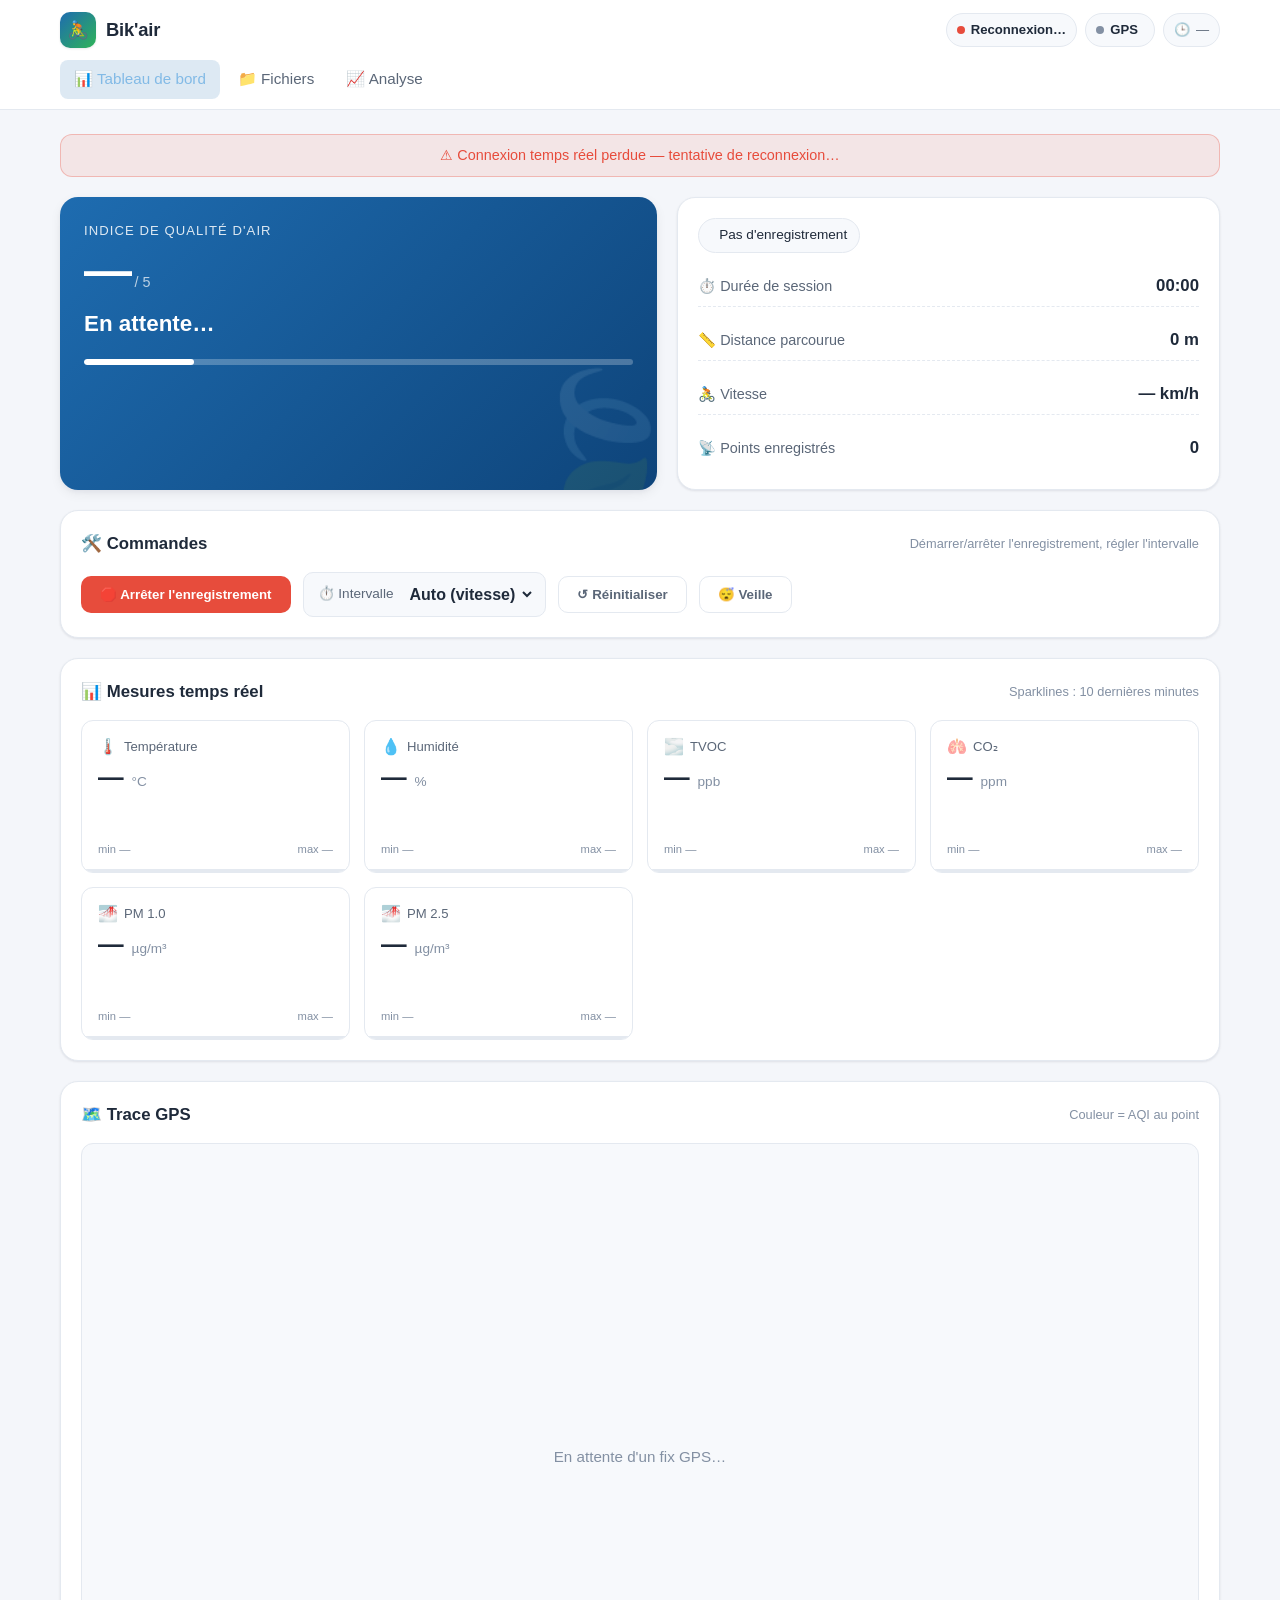
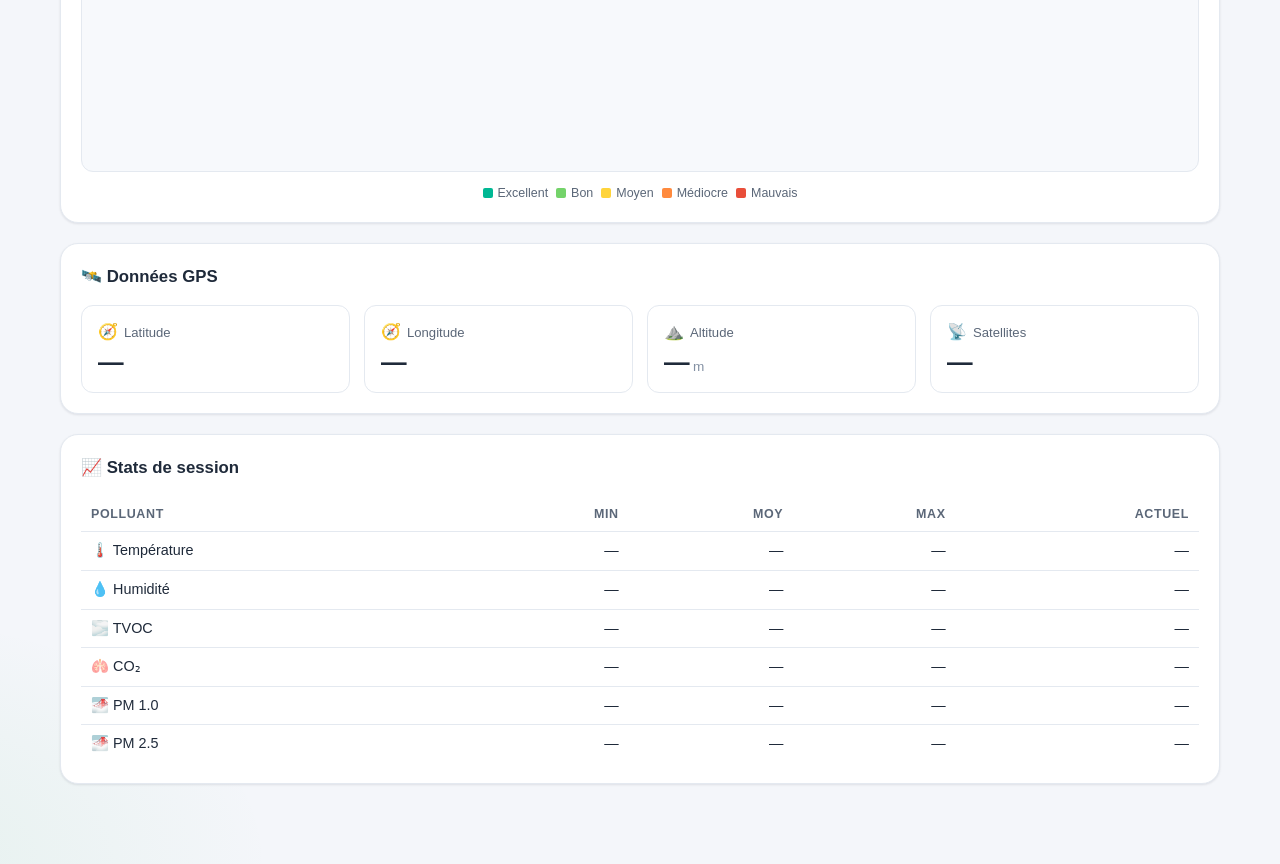
==== commit 0494fc7d: "feat(web): add embedded offline analysis dashboard New analyse.html: a JS/SVG port of plot.py that r" ====
--- a/data/index.html
+++ b/data/index.html
@@ -35,13 +35,12 @@
                     🕒 <span id="time_utc">—</span>
                 </div>
             </div>
-
-            <button id="theme-toggle" class="icon-btn" aria-label="Basculer thème clair/sombre" title="Basculer thème">🌗</button>
         </div>
 
         <nav class="nav-tabs" aria-label="Navigation principale">
             <a href="/" class="nav-tab active">📊 Tableau de bord</a>
             <a href="/files.html" class="nav-tab">📁 Fichiers</a>
+            <a href="/analyse.html" class="nav-tab">📈 Analyse</a>
         </nav>
     </header>
 
@@ -73,7 +72,7 @@
             </div>
         </div>
 
-        <!-- Contrôles -->
+        <!-- Controls -->
         <section class="card">
             <h2>🛠️ Commandes <span class="hint">Démarrer/arrêter l'enregistrement, régler l'intervalle</span></h2>
             <div class="controls">
@@ -99,7 +98,7 @@
         <section class="card">
             <h2>📊 Mesures temps réel <span class="hint">Sparklines : 10 dernières minutes</span></h2>
             <div class="grid-readings" id="grid-readings">
-                <!-- Cartes générées dynamiquement -->
+                <!-- Cards generated dynamically -->
             </div>
         </section>
 
